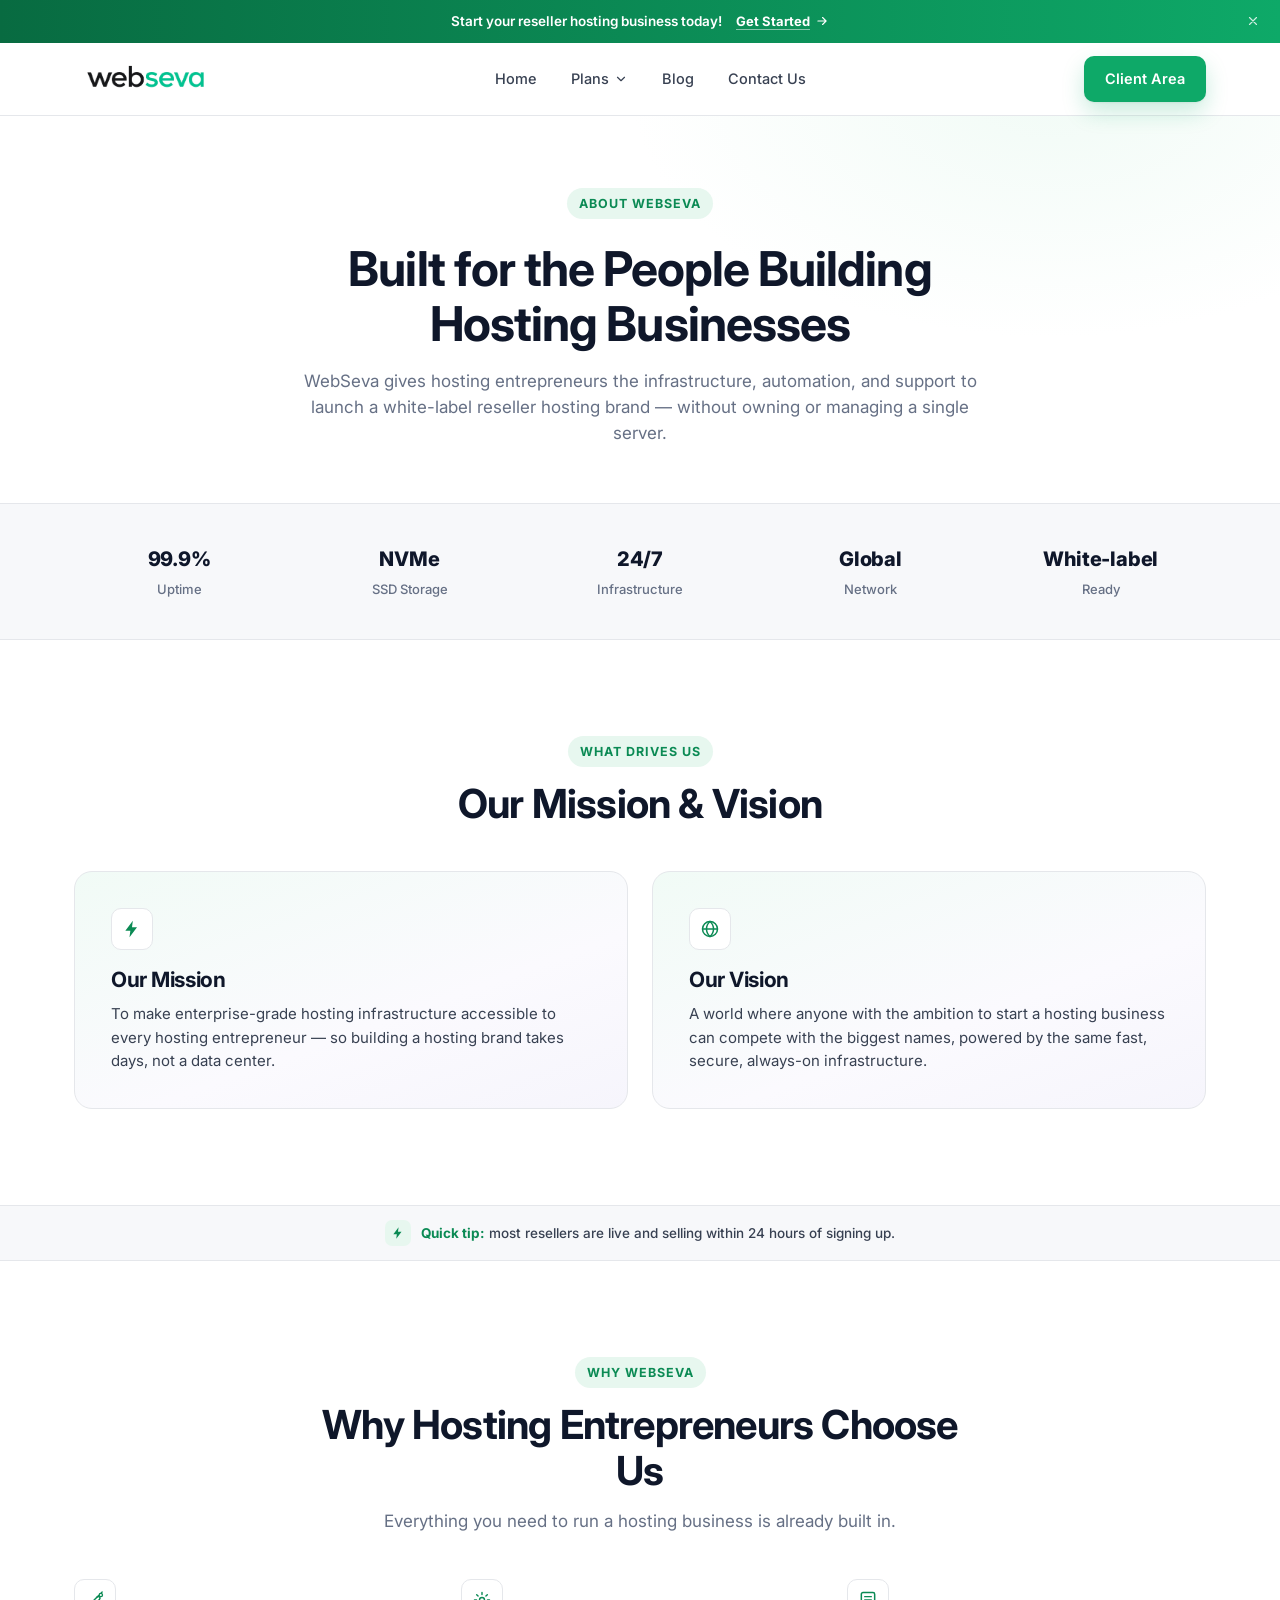
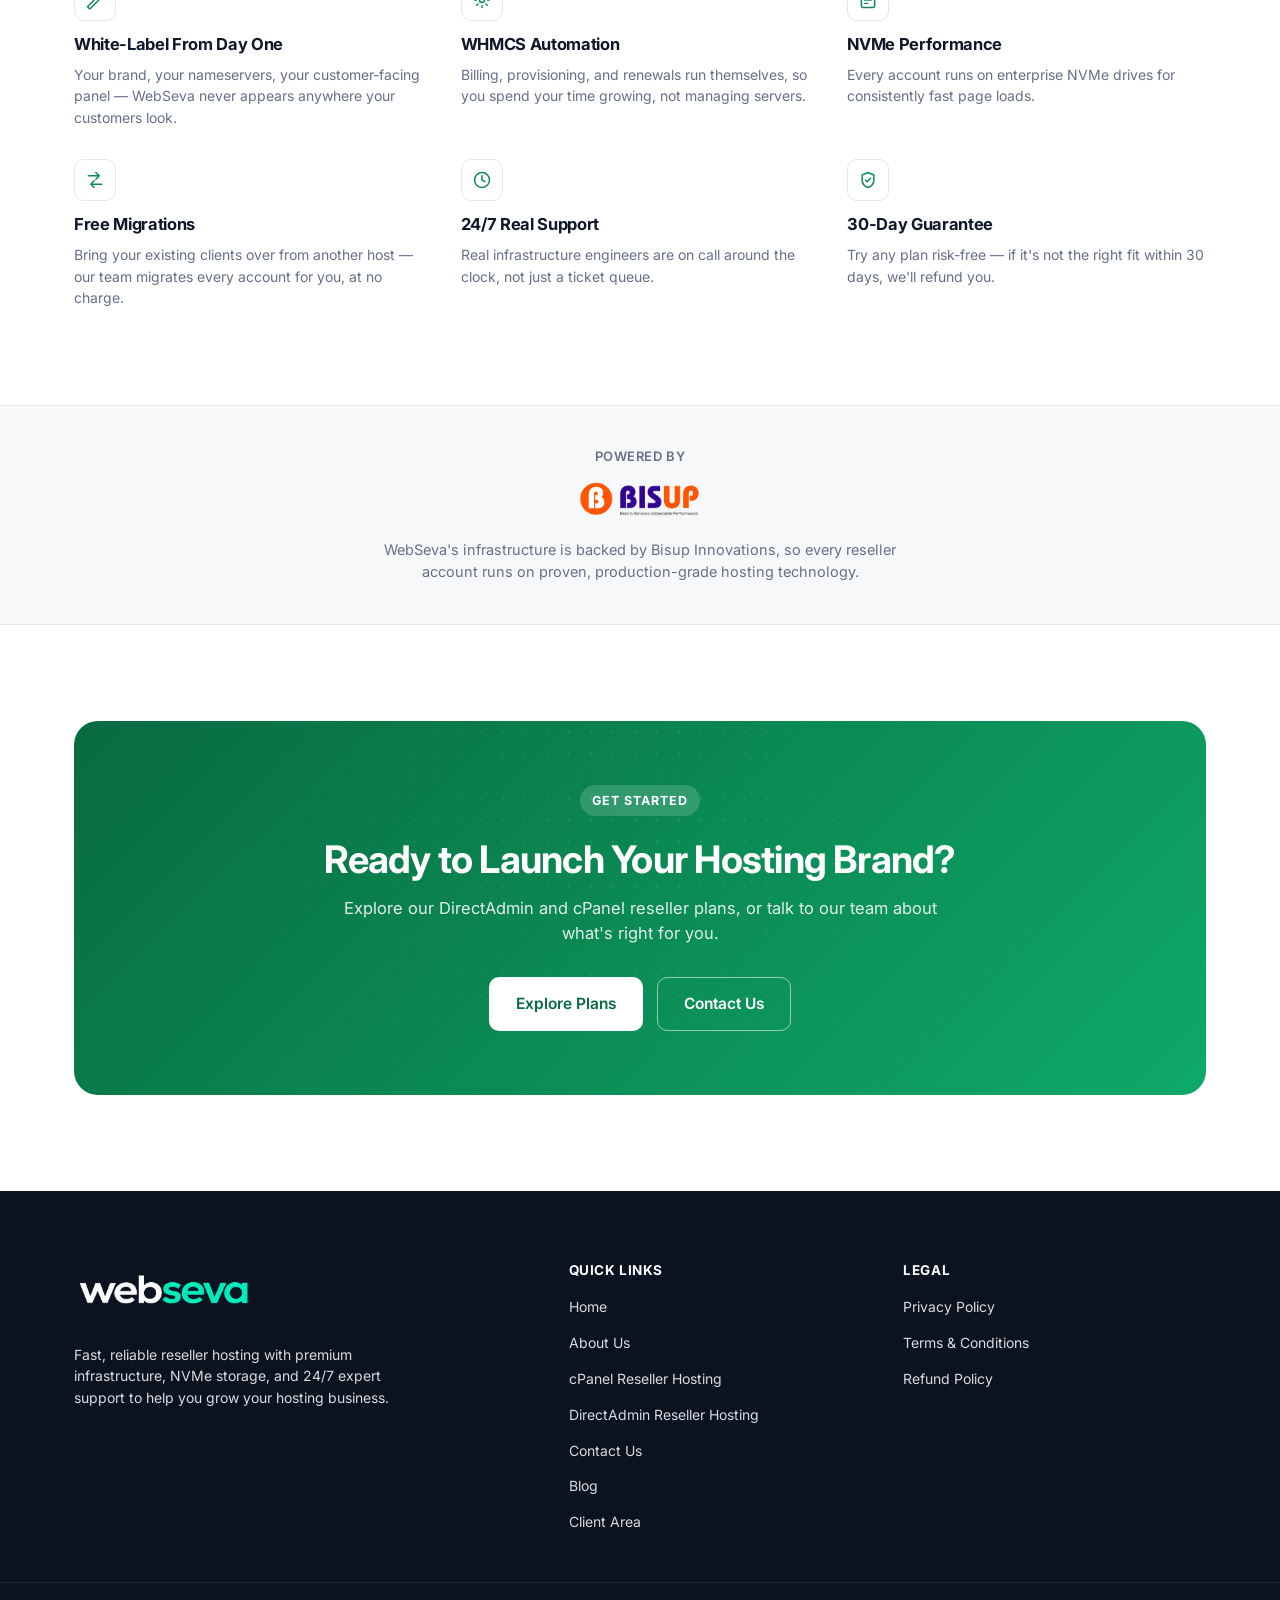
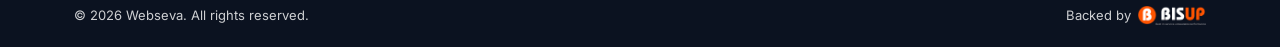
==== about-us.html @ ac831554 "added legal pages and changed footer text color" ====
<!DOCTYPE html>
<html lang="en">
<head>
<meta charset="UTF-8">
<meta name="viewport" content="width=device-width, initial-scale=1.0">
<title>About Us | WebSeva</title>
<meta name="description" content="WebSeva helps hosting entrepreneurs launch and scale white-label reseller hosting businesses, backed by NVMe infrastructure, WHMCS automation, and 24/7 support.">
<meta name="keywords" content="about WebSeva, reseller hosting company, white label hosting provider">
<meta name="robots" content="index, follow">
<meta name="theme-color" content="#0EA968">

<!-- Open Graph -->
<meta property="og:type" content="website">
<meta property="og:site_name" content="WebSeva">
<meta property="og:title" content="About Us | WebSeva">
<meta property="og:description" content="WebSeva helps hosting entrepreneurs launch and scale white-label reseller hosting businesses, backed by NVMe infrastructure, WHMCS automation, and 24/7 support.">
<meta property="og:url" content="https://webseva.com/about-us.html">
<meta property="og:image" content="https://webseva.com/img/hero.png">

<link rel="icon" type="image/x-icon" href="img/favicon/favicon.ico">
<link rel="icon" type="image/png" sizes="32x32" href="img/favicon/favicon-32x32.png">
<link rel="icon" type="image/png" sizes="16x16" href="img/favicon/favicon-16x16.png">
<link rel="apple-touch-icon" href="img/favicon/apple-touch-icon.png">
<link rel="manifest" href="img/favicon/site.webmanifest">
<link rel="canonical" href="https://webseva.com/about-us.html">

<link rel="preconnect" href="https://fonts.googleapis.com">
<link rel="preconnect" href="https://fonts.gstatic.com" crossorigin>
<link href="https://fonts.googleapis.com/css2?family=Inter:wght@400;500;600;700;800&display=swap" rel="stylesheet">

<link rel="stylesheet" href="css/styles.css">

<script type="application/ld+json">
{
  "@context": "https://schema.org",
  "@type": "Organization",
  "name": "WebSeva",
  "description": "WebSeva provides white-label reseller hosting infrastructure with NVMe storage, WHMCS automation, and cPanel/DirectAdmin accounts for hosting entrepreneurs.",
  "url": "/",
  "sameAs": []
}
</script>
</head>
<body>

<!-- ================= ICON SPRITE ================= -->
<svg xmlns="http://www.w3.org/2000/svg" style="display:none">
<symbol id="icon-check" viewBox="0 0 24 24"><path d="M20 6 9 17l-5-5" fill="none" stroke="currentColor" stroke-width="2.4" stroke-linecap="round" stroke-linejoin="round"/></symbol>
<symbol id="icon-menu" viewBox="0 0 24 24"><path d="M3 6h18M3 12h18M3 18h18" fill="none" stroke="currentColor" stroke-width="2" stroke-linecap="round"/></symbol>
<symbol id="icon-close" viewBox="0 0 24 24"><path d="M6 6l12 12M18 6 6 18" fill="none" stroke="currentColor" stroke-width="2" stroke-linecap="round"/></symbol>
<symbol id="icon-chevron-down" viewBox="0 0 24 24"><path d="m6 9 6 6 6-6" fill="none" stroke="currentColor" stroke-width="2" stroke-linecap="round" stroke-linejoin="round"/></symbol>
<symbol id="icon-arrow-right" viewBox="0 0 24 24"><path d="M5 12h14M13 6l6 6-6 6" fill="none" stroke="currentColor" stroke-width="2" stroke-linecap="round" stroke-linejoin="round"/></symbol>
<symbol id="icon-server" viewBox="0 0 24 24"><rect x="3" y="4" width="18" height="7" rx="1.6" fill="none" stroke="currentColor" stroke-width="1.8"/><rect x="3" y="13" width="18" height="7" rx="1.6" fill="none" stroke="currentColor" stroke-width="1.8"/><circle cx="7" cy="7.5" r="1" fill="currentColor"/><circle cx="7" cy="16.5" r="1" fill="currentColor"/></symbol>
<symbol id="icon-cpu" viewBox="0 0 24 24"><rect x="6" y="6" width="12" height="12" rx="1.6" fill="none" stroke="currentColor" stroke-width="1.8"/><rect x="9.5" y="9.5" width="5" height="5" fill="none" stroke="currentColor" stroke-width="1.6"/><path d="M9 2v3M15 2v3M9 19v3M15 19v3M2 9h3M2 15h3M19 9h3M19 15h3" stroke="currentColor" stroke-width="1.6" stroke-linecap="round"/></symbol>
<symbol id="icon-ram" viewBox="0 0 24 24"><rect x="3" y="8" width="18" height="8" rx="1.4" fill="none" stroke="currentColor" stroke-width="1.8"/><path d="M7 8V5M11 8V5M15 8V5M17 16v3M9 16v3M13 16v3" stroke="currentColor" stroke-width="1.6" stroke-linecap="round"/></symbol>
<symbol id="icon-nvme" viewBox="0 0 24 24"><rect x="4" y="3" width="16" height="18" rx="2" fill="none" stroke="currentColor" stroke-width="1.8"/><path d="M8 8h8M8 12h8M8 16h4" stroke="currentColor" stroke-width="1.6" stroke-linecap="round"/></symbol>
<symbol id="icon-bandwidth" viewBox="0 0 24 24"><path d="M3 12a9 9 0 0 1 18 0" fill="none" stroke="currentColor" stroke-width="1.8" stroke-linecap="round"/><path d="M12 12 8 8" stroke="currentColor" stroke-width="1.8" stroke-linecap="round"/><circle cx="12" cy="12" r="1.4" fill="currentColor"/></symbol>
<symbol id="icon-accounts" viewBox="0 0 24 24"><circle cx="9" cy="8" r="3.2" fill="none" stroke="currentColor" stroke-width="1.8"/><path d="M3 20c0-3.3 2.7-6 6-6s6 2.7 6 6" fill="none" stroke="currentColor" stroke-width="1.8" stroke-linecap="round"/><path d="M16 6.2a3.2 3.2 0 0 1 0 6.2M19.5 20c0-2.9-1.9-5.3-4.5-6" fill="none" stroke="currentColor" stroke-width="1.8" stroke-linecap="round"/></symbol>
<symbol id="icon-shield" viewBox="0 0 24 24"><path d="M12 3l7 3v6c0 4.5-3 7.8-7 9-4-1.2-7-4.5-7-9V6l7-3Z" fill="none" stroke="currentColor" stroke-width="1.8" stroke-linejoin="round"/><path d="m9 12 2 2 4-4" fill="none" stroke="currentColor" stroke-width="1.8" stroke-linecap="round" stroke-linejoin="round"/></symbol>
<symbol id="icon-globe" viewBox="0 0 24 24"><circle cx="12" cy="12" r="9" fill="none" stroke="currentColor" stroke-width="1.8"/><path d="M3 12h18M12 3c2.8 2.4 4.2 5.5 4.2 9s-1.4 6.6-4.2 9c-2.8-2.4-4.2-5.5-4.2-9S9.2 5.4 12 3Z" fill="none" stroke="currentColor" stroke-width="1.8"/></symbol>
<symbol id="icon-clock" viewBox="0 0 24 24"><circle cx="12" cy="12" r="9" fill="none" stroke="currentColor" stroke-width="1.8"/><path d="M12 7v5l3.5 2" fill="none" stroke="currentColor" stroke-width="1.8" stroke-linecap="round" stroke-linejoin="round"/></symbol>
<symbol id="icon-whitelabel" viewBox="0 0 24 24"><path d="M3 20 14.5 8.5a2 2 0 0 1 2.8 0l0 0a2 2 0 0 1 0 2.8L5.8 22.8 3 20Z" fill="none" stroke="currentColor" stroke-width="1.7" stroke-linejoin="round"/><path d="M14 9 17 6M19 4l1.6-1.6M19 4a2 2 0 1 1-2 2 2 2 0 0 1 2-2Z" fill="none" stroke="currentColor" stroke-width="1.6" stroke-linecap="round" stroke-linejoin="round"/></symbol>
<symbol id="icon-whmcs" viewBox="0 0 24 24"><circle cx="12" cy="12" r="3" fill="none" stroke="currentColor" stroke-width="1.7"/><path d="M12 3v2.4M12 18.6V21M21 12h-2.4M5.4 12H3M18.4 5.6l-1.7 1.7M7.3 16.7l-1.7 1.7M18.4 18.4l-1.7-1.7M7.3 7.3 5.6 5.6" stroke="currentColor" stroke-width="1.7" stroke-linecap="round"/></symbol>
<symbol id="icon-backup" viewBox="0 0 24 24"><path d="M4 12a8 8 0 0 1 13.7-5.7L20 8" fill="none" stroke="currentColor" stroke-width="1.8" stroke-linecap="round"/><path d="M20 4v4h-4" fill="none" stroke="currentColor" stroke-width="1.8" stroke-linecap="round" stroke-linejoin="round"/><path d="M20 12a8 8 0 0 1-13.7 5.7L4 16" fill="none" stroke="currentColor" stroke-width="1.8" stroke-linecap="round"/><path d="M4 20v-4h4" fill="none" stroke="currentColor" stroke-width="1.8" stroke-linecap="round" stroke-linejoin="round"/></symbol>
<symbol id="icon-panel" viewBox="0 0 24 24"><rect x="3" y="4" width="18" height="16" rx="1.8" fill="none" stroke="currentColor" stroke-width="1.8"/><path d="M3 9h18M8 9v11" stroke="currentColor" stroke-width="1.8"/></symbol>
<symbol id="icon-scale" viewBox="0 0 24 24"><path d="M4 20V10M10 20V4M16 20v-7M22 20H2" fill="none" stroke="currentColor" stroke-width="1.8" stroke-linecap="round" stroke-linejoin="round"/></symbol>
<symbol id="icon-star" viewBox="0 0 24 24"><path d="m12 2 2.9 6.3 6.9.8-5.1 4.8 1.4 6.9L12 17.6l-6.1 3.2 1.4-6.9L2.2 9l6.9-.8L12 2Z" fill="currentColor"/></symbol>
<symbol id="icon-mail" viewBox="0 0 24 24"><rect x="3" y="5" width="18" height="14" rx="2" fill="none" stroke="currentColor" stroke-width="1.7"/><path d="m4 7 8 6 8-6" fill="none" stroke="currentColor" stroke-width="1.7" stroke-linecap="round" stroke-linejoin="round"/></symbol>
<symbol id="icon-bolt" viewBox="0 0 24 24"><path d="M13 2 4 14h6l-1 8 9-12h-6l1-8Z" fill="currentColor"/></symbol>
<symbol id="icon-transfer" viewBox="0 0 24 24"><path d="M4 7h13M13 3l4 4-4 4" fill="none" stroke="currentColor" stroke-width="1.8" stroke-linecap="round" stroke-linejoin="round"/><path d="M20 17H7M11 21l-4-4 4-4" fill="none" stroke="currentColor" stroke-width="1.8" stroke-linecap="round" stroke-linejoin="round"/></symbol>
</svg>

<div class="site-top" id="siteTop">

<!-- ================= PROMO BANNER ================= -->
<div class="promo-banner" id="promoBanner">
  <div class="container promo-banner-inner">
    <p>Start your reseller hosting business today!</p>
    <a href="index.html#pricing" class="promo-banner-cta">Get Started <svg width="14" height="14"><use href="#icon-arrow-right"/></svg></a>
  </div>
  <button class="promo-banner-close" id="promoBannerClose" aria-label="Dismiss banner">
    <svg width="14" height="14"><use href="#icon-close"/></svg>
  </button>
</div>

<!-- ================= HEADER ================= -->
<header class="site-header" id="siteHeader">
  <div class="container header-inner">
    <a href="index.html" class="logo" aria-label="WebSeva home">
      <img src="img/logo.png" alt="WebSeva" class="logo-img">
    </a>

    <nav class="main-nav" id="mainNav" aria-label="Primary">
      <ul>
        <li><a class="nav-link" href="index.html">Home</a></li>
        <li class="has-dropdown">
          <button class="nav-link dropdown-toggle" aria-expanded="false" aria-haspopup="true">
            Plans <svg class="chev" width="14" height="14"><use href="#icon-chevron-down"/></svg>
          </button>
          <div class="dropdown-menu">
            <a href="directadmin-reseller-hosting.html">
              <svg width="18" height="18"><use href="#icon-panel"/></svg>
              <span><strong>DirectAdmin Reseller Hosting</strong><small>Affordable &amp; easy to manage</small></span>
            </a>
            <a href="cpanel-reseller-hosting.html">
              <svg width="18" height="18"><use href="#icon-server"/></svg>
              <span><strong>cPanel Reseller Hosting</strong><small>The industry-standard panel</small></span>
            </a>
          </div>
        </li>
        <li><a class="nav-link" href="/blog">Blog</a></li>
        <li><a class="nav-link" href="mailto:contact@webseva.com">Contact Us</a></li>
      </ul>
    </nav>

    <div class="header-actions">
      <a href="https://my.bisup.com" class="btn btn-primary">Client Area</a>
      <button class="nav-toggle" id="navToggle" aria-label="Open menu" aria-expanded="false" aria-controls="mobileDrawer">
        <svg width="22" height="22"><use href="#icon-menu"/></svg>
      </button>
    </div>
  </div>

</header>

</div>

<!-- Mobile drawer: kept as a direct child of body (not inside .site-header) because .site-header has
     backdrop-filter, which creates a new containing block for position:fixed descendants. Nesting the
     drawer inside it made the drawer fix itself relative to the header instead of the viewport, so it
     didn't stay pinned full-screen while the page scrolled. -->
<div class="mobile-drawer" id="mobileDrawer">
  <div class="mobile-drawer-head">
    <img src="img/logo.png" alt="WebSeva" class="logo-img">
    <button class="nav-toggle" id="navClose" aria-label="Close menu">
      <svg width="22" height="22"><use href="#icon-close"/></svg>
    </button>
  </div>
  <ul class="mobile-nav-list">
    <li><a href="index.html">Home</a></li>
    <li><a href="directadmin-reseller-hosting.html">DirectAdmin Reseller Hosting</a></li>
    <li><a href="cpanel-reseller-hosting.html">cPanel Reseller Hosting</a></li>
    <li><a href="/blog">Blog</a></li>
    <li><a href="mailto:contact@webseva.com">Contact Us</a></li>
  </ul>
  <div class="mobile-drawer-actions">
    <a href="https://my.bisup.com" class="btn btn-primary btn-block">Client Area</a>
  </div>
</div>
<div class="drawer-backdrop" id="drawerBackdrop"></div>

<main>

<!-- ================= PAGE HERO ================= -->
<section class="page-hero">
  <div class="container">
    <span class="eyebrow">About WebSeva</span>
    <h1>Built for the People Building Hosting Businesses</h1>
    <p>WebSeva gives hosting entrepreneurs the infrastructure, automation, and support to launch a white-label reseller hosting brand — without owning or managing a single server.</p>
  </div>
</section>

<!-- ================= TRUST STRIP ================= -->
<section class="trust-strip" aria-label="Infrastructure highlights">
  <div class="container trust-strip-inner">
    <div class="trust-item">
      <span class="trust-value">99.9%</span>
      <span class="trust-label">Uptime</span>
    </div>
    <div class="trust-item">
      <span class="trust-value">NVMe</span>
      <span class="trust-label">SSD Storage</span>
    </div>
    <div class="trust-item">
      <span class="trust-value">24/7</span>
      <span class="trust-label">Infrastructure</span>
    </div>
    <div class="trust-item">
      <span class="trust-value">Global</span>
      <span class="trust-label">Network</span>
    </div>
    <div class="trust-item">
      <span class="trust-value">White-label</span>
      <span class="trust-label">Ready</span>
    </div>
  </div>
</section>

<!-- ================= MISSION & VISION ================= -->
<section>
  <div class="container">
    <div class="section-head">
      <span class="eyebrow">What drives us</span>
      <h2>Our Mission &amp; Vision</h2>
    </div>
    <div class="mission-vision-grid">
      <div class="mission-vision-card">
        <div class="feature-icon"><svg width="20" height="20"><use href="#icon-bolt"/></svg></div>
        <h3>Our Mission</h3>
        <p>To make enterprise-grade hosting infrastructure accessible to every hosting entrepreneur — so building a hosting brand takes days, not a data center.</p>
      </div>
      <div class="mission-vision-card">
        <div class="feature-icon"><svg width="20" height="20"><use href="#icon-globe"/></svg></div>
        <h3>Our Vision</h3>
        <p>A world where anyone with the ambition to start a hosting business can compete with the biggest names, powered by the same fast, secure, always-on infrastructure.</p>
      </div>
    </div>
  </div>
</section>

<div class="tip-strip">
  <div class="container tip-strip-inner">
    <span class="tip-strip-icon"><svg width="14" height="14"><use href="#icon-bolt"/></svg></span>
    <p><strong>Quick tip:</strong> most resellers are live and selling within 24 hours of signing up.</p>
  </div>
</div>

<!-- ================= WHY WEBSEVA ================= -->
<section>
  <div class="container">
    <div class="section-head">
      <span class="eyebrow">Why WebSeva</span>
      <h2>Why Hosting Entrepreneurs Choose Us</h2>
      <p>Everything you need to run a hosting business is already built in.</p>
    </div>
    <div class="feature-grid">
      <div class="feature-item">
        <div class="feature-icon"><svg width="20" height="20"><use href="#icon-whitelabel"/></svg></div>
        <h3>White-Label From Day One</h3>
        <p>Your brand, your nameservers, your customer-facing panel — WebSeva never appears anywhere your customers look.</p>
      </div>
      <div class="feature-item">
        <div class="feature-icon"><svg width="20" height="20"><use href="#icon-whmcs"/></svg></div>
        <h3>WHMCS Automation</h3>
        <p>Billing, provisioning, and renewals run themselves, so you spend your time growing, not managing servers.</p>
      </div>
      <div class="feature-item">
        <div class="feature-icon"><svg width="20" height="20"><use href="#icon-nvme"/></svg></div>
        <h3>NVMe Performance</h3>
        <p>Every account runs on enterprise NVMe drives for consistently fast page loads.</p>
      </div>
      <div class="feature-item">
        <div class="feature-icon"><svg width="20" height="20"><use href="#icon-transfer"/></svg></div>
        <h3>Free Migrations</h3>
        <p>Bring your existing clients over from another host — our team migrates every account for you, at no charge.</p>
      </div>
      <div class="feature-item">
        <div class="feature-icon"><svg width="20" height="20"><use href="#icon-clock"/></svg></div>
        <h3>24/7 Real Support</h3>
        <p>Real infrastructure engineers are on call around the clock, not just a ticket queue.</p>
      </div>
      <div class="feature-item">
        <div class="feature-icon"><svg width="20" height="20"><use href="#icon-shield"/></svg></div>
        <h3>30-Day Guarantee</h3>
        <p>Try any plan risk-free — if it's not the right fit within 30 days, we'll refund you.</p>
      </div>
    </div>
  </div>
</section>

<!-- ================= BACKED BY BISUP ================= -->
<section class="trust-strip" aria-label="Backed by Bisup">
  <div class="container" style="text-align:center;">
    <p style="font-size:13px; font-weight:600; letter-spacing:0.04em; text-transform:uppercase; color:var(--color-muted); margin-bottom:16px;">Powered by</p>
    <a href="https://bisup.com" target="_blank" rel="noopener" aria-label="Bisup" style="display:inline-flex;">
      <img src="img/bisup.avif" alt="Bisup" style="height:34px; width:auto; display:block;">
    </a>
    <p style="max-width:520px; margin:16px auto 0; color:var(--color-muted); font-size:14.5px;">WebSeva's infrastructure is backed by Bisup Innovations, so every reseller account runs on proven, production-grade hosting technology.</p>
  </div>
</section>

<!-- ================= CTA ================= -->
<section class="cta-section">
  <div class="container">
    <div class="cta-box">
      <div class="cta-pattern" aria-hidden="true"></div>
      <div class="cta-content">
        <span class="eyebrow">Get started</span>
        <h2>Ready to Launch Your Hosting Brand?</h2>
        <p>Explore our DirectAdmin and cPanel reseller plans, or talk to our team about what's right for you.</p>
        <div class="cta-actions">
          <a href="index.html#pricing" class="btn btn-white btn-lg">Explore Plans</a>
          <a href="mailto:contact@webseva.com" class="btn btn-outline-white btn-lg">Contact Us</a>
        </div>
      </div>
    </div>
  </div>
</section>

</main>

<!-- ================= FOOTER ================= -->
<footer class="site-footer">
  <div class="container footer-top">
    <div class="footer-brand">
      <a href="index.html" class="logo" aria-label="WebSeva home">
        <img src="img/logo-dark.png" alt="WebSeva" class="footer-logo-img">
      </a>
      <p>Fast, reliable reseller hosting with premium infrastructure, NVMe storage, and 24/7 expert support to help you grow your hosting business.</p>
    </div>

    <div class="footer-col">
      <h4>Quick Links</h4>
      <ul>
        <li><a href="index.html">Home</a></li>
        <li><a href="about-us.html">About Us</a></li>
        <li><a href="cpanel-reseller-hosting.html">cPanel Reseller Hosting</a></li>
        <li><a href="directadmin-reseller-hosting.html">DirectAdmin Reseller Hosting</a></li>
        <li><a href="mailto:contact@webseva.com">Contact Us</a></li>
        <li><a href="/blog">Blog</a></li>
        <li><a href="https://my.bisup.com">Client Area</a></li>
      </ul>
    </div>

    <div class="footer-col">
      <h4>Legal</h4>
      <ul>
        <li><a href="legal.html#privacy-policy">Privacy Policy</a></li>
        <li><a href="legal.html#terms-and-conditions">Terms &amp; Conditions</a></li>
        <li><a href="legal.html#refund-policy">Refund Policy</a></li>
      </ul>
    </div>
  </div>

  <div class="footer-bottom">
    <div class="container footer-bottom-inner">
      <span>© 2026 Webseva. All rights reserved.</span>
      <span class="footer-tag">Backed by <a href="https://bisup.com" target="_blank" rel="noopener" aria-label="Bisup"><img src="img/bisup-dark.png" alt="Bisup" class="bisup-logo-img"></a></span>
    </div>
  </div>
</footer>

<script src="js/main.js"></script>
</body>
</html>
---- css/styles.css ----
/* =========================================================
   WebSeva — Reseller Hosting Landing Page
   Design tokens + components
   ========================================================= */

:root {
  /* Brand */
  --color-primary: #0EA968;
  --color-primary-dark: #0B8A54;
  --color-primary-darker: #086B41;
  --color-primary-light: #E7F7EF;
  --color-primary-lighter: #F1FBF6;
  --color-primary-ring: rgba(14, 169, 104, 0.16);

  /* Neutrals */
  --color-ink: #0B1220;
  --color-heading: #0F172A;
  --color-text: #384152;
  --color-muted: #667085;
  --color-white: #FFFFFF;
  --color-surface: #F7F8FA;
  --color-lavender: #F6F5FC;
  --color-lavender-strong: #EFEDFA;
  --color-lavender-border: #E7E3F8;
  --color-border: #E5E7EB;
  --color-border-strong: #D8DCE3;

  /* Shadows */
  --shadow-sm: 0 1px 2px rgba(16, 24, 40, 0.05);
  --shadow-md: 0 6px 16px rgba(16, 24, 40, 0.06);
  --shadow-lg: 0 16px 40px rgba(16, 24, 40, 0.10);
  --shadow-green: 0 20px 44px rgba(14, 169, 104, 0.20);

  /* Radius */
  --radius-sm: 8px;
  --radius-md: 12px;
  --radius-lg: 18px;
  --radius-full: 999px;

  /* Layout */
  --container-w: 1180px;
  --gutter: 24px;

  /* Motion */
  --ease: cubic-bezier(0.22, 1, 0.36, 1);
}

/* ---------------- Reset ---------------- */
*, *::before, *::after { box-sizing: border-box; }
* { margin: 0; }
/* overflow-x is intentionally set on html only, not body — setting it on
   body as well turns body into a second scroll container, which breaks
   position: sticky for every sticky element on the page (the header,
   the stacked cards, etc. stop sticking because their nearest scrolling
   ancestor is no longer the viewport). */
html { scroll-behavior: smooth; overflow-x: hidden; }
body {
  font-family: 'Inter', -apple-system, BlinkMacSystemFont, 'Segoe UI', sans-serif;
  color: var(--color-text);
  background: var(--color-white);
  line-height: 1.55;
  -webkit-font-smoothing: antialiased;
  text-rendering: optimizeLegibility;
}
img, svg { display: block; max-width: 100%; }
a { color: inherit; text-decoration: none; }
ul { list-style: none; padding: 0; }
button { font: inherit; color: inherit; background: none; border: none; cursor: pointer; }
h1, h2, h3, h4 { color: var(--color-heading); font-weight: 700; line-height: 1.15; letter-spacing: -0.02em; }
table { border-collapse: collapse; }

.container {
  max-width: var(--container-w);
  margin-inline: auto;
  padding-inline: var(--gutter);
}

@media (max-width: 640px) {
  :root { --gutter: 20px; }
}

/* Scroll reveal */
[data-reveal] { opacity: 1; }
.reveal-ready [data-reveal] {
  opacity: 0;
  transform: translateY(18px);
  transition: opacity 0.6s var(--ease), transform 0.6s var(--ease);
}
.reveal-ready [data-reveal].in-view {
  opacity: 1;
  transform: translateY(0);
}

/* ---------------- Buttons ---------------- */
.btn {
  display: inline-flex;
  align-items: center;
  justify-content: center;
  gap: 8px;
  padding: 11px 20px;
  border-radius: 10px;
  font-weight: 600;
  font-size: 14.5px;
  white-space: nowrap;
  transition: background 0.2s var(--ease), color 0.2s var(--ease), border-color 0.2s var(--ease), transform 0.2s var(--ease), box-shadow 0.2s var(--ease);
  border: 1px solid transparent;
}
.btn:active { transform: translateY(1px); }
.btn-block { width: 100%; }
.btn-lg { padding: 14px 26px; font-size: 15.5px; }

.btn-primary {
  background: var(--color-primary);
  color: #fff;
  box-shadow: 0 1px 2px rgba(16,24,40,.05), 0 10px 22px rgba(14,169,104,.22);
}
.btn-primary:hover { background: var(--color-primary-dark); box-shadow: 0 12px 26px rgba(14,169,104,.30); }

.btn-outline {
  background: var(--color-white);
  color: var(--color-heading);
  border-color: var(--color-border-strong);
}
.btn-outline:hover { border-color: var(--color-primary); color: var(--color-primary-dark); }

.btn-ghost {
  color: var(--color-text);
}
.btn-ghost:hover { color: var(--color-primary-dark); }

.btn-white {
  background: #fff;
  color: var(--color-primary-darker);
}
.btn-white:hover { background: #EFFDF6; }

.btn-outline-white {
  background: transparent;
  color: #fff;
  border-color: rgba(255,255,255,0.55);
}
.btn-outline-white:hover { background: rgba(255,255,255,0.12); border-color: #fff; }

/* ---------------- Section basics ---------------- */
section { padding-block: 96px; }
@media (max-width: 900px) { section { padding-block: 72px; } }
@media (max-width: 560px) { section { padding-block: 56px; } }

.section-head { max-width: 640px; margin-inline: auto; margin-bottom: 44px; text-align: center; }
.section-head h2 { font-size: clamp(28px, 4vw, 40px); margin-bottom: 14px; }
.section-head p { color: var(--color-muted); font-size: 17px; }

.link-arrow {
  display: inline-flex;
  align-items: center;
  gap: 6px;
  font-weight: 600;
  font-size: 14.5px;
  color: var(--color-primary-dark);
  margin-top: 6px;
  padding-bottom: 4px;
  border-bottom: 1px solid transparent;
  transition: border-color 0.2s var(--ease), gap 0.2s var(--ease);
}
.link-arrow:hover { border-color: currentColor; gap: 9px; }

.eyebrow {
  display: inline-block;
  font-size: 12.5px;
  font-weight: 700;
  letter-spacing: 0.08em;
  text-transform: uppercase;
  color: var(--color-primary-dark);
  background: var(--color-primary-light);
  padding: 6px 12px;
  border-radius: var(--radius-full);
  margin-bottom: 22px;
}
.section-head .eyebrow { margin-bottom: 14px; }
.cta-content .eyebrow { background: rgba(255,255,255,0.16); color: #fff; }

.text-accent { color: var(--color-primary); }

/* Quick-tip divider strip between sections */
.tip-strip {
  background: var(--color-surface);
  border-top: 1px solid var(--color-border);
  border-bottom: 1px solid var(--color-border);
  padding-block: 14px;
}
.tip-strip-inner {
  display: flex;
  align-items: center;
  justify-content: center;
  gap: 10px;
  text-align: center;
  flex-wrap: wrap;
}
.tip-strip-icon {
  width: 26px;
  height: 26px;
  border-radius: 7px;
  background: var(--color-primary-light);
  color: var(--color-primary-dark);
  display: flex;
  align-items: center;
  justify-content: center;
  flex-shrink: 0;
}
.tip-strip p { font-size: 13.5px; color: var(--color-text); font-weight: 500; }
.tip-strip strong { color: var(--color-primary-dark); font-weight: 700; }
@media (max-width: 560px) {
  .tip-strip p { font-size: 13px; }
}

/* =========================================================
   SITE-TOP WRAPPER — banner + header stick together as one unit
   ========================================================= */
.site-top {
  position: sticky;
  top: 0;
  z-index: 100;
}

/* =========================================================
   PROMO BANNER
   ========================================================= */
.promo-banner {
  position: relative;
  background: linear-gradient(90deg, var(--color-primary-darker), var(--color-primary));
  color: #fff;
  padding: 11px 46px;
  text-align: center;
  transition: max-height 0.25s var(--ease), padding 0.25s var(--ease), opacity 0.2s var(--ease);
  overflow: hidden;
}
.promo-banner.is-hidden {
  max-height: 0;
  padding-block: 0;
  opacity: 0;
  pointer-events: none;
}
.promo-banner-inner {
  display: flex;
  align-items: center;
  justify-content: center;
  flex-wrap: wrap;
  gap: 6px 14px;
}
.promo-banner-inner p { font-size: 13.5px; font-weight: 600; display: inline-flex; align-items: center; gap: 8px; }
.promo-banner-cta {
  display: inline-flex;
  align-items: center;
  gap: 5px;
  font-size: 13px;
  font-weight: 700;
  color: #fff;
  text-decoration: underline;
  text-underline-offset: 3px;
  text-decoration-color: rgba(255, 255, 255, 0.5);
  transition: text-decoration-color 0.2s var(--ease), gap 0.2s var(--ease);
}
.promo-banner-cta:hover { text-decoration-color: #fff; gap: 8px; }
.promo-banner-close {
  position: absolute;
  right: 14px;
  top: 50%;
  transform: translateY(-50%);
  width: 26px;
  height: 26px;
  border-radius: 7px;
  display: flex;
  align-items: center;
  justify-content: center;
  color: rgba(255, 255, 255, 0.8);
  transition: background 0.2s var(--ease), color 0.2s var(--ease);
  flex-shrink: 0;
}
.promo-banner-close:hover { background: rgba(255, 255, 255, 0.16); color: #fff; }

@media (max-width: 560px) {
  .promo-banner { padding: 10px 42px; }
  .promo-banner-inner p { font-size: 12.5px; }
  .promo-banner-cta { font-size: 12.5px; }
}

/* =========================================================
   HEADER
   ========================================================= */
.site-header {
  position: relative;
  background: rgba(255,255,255,0.82);
  backdrop-filter: saturate(180%) blur(14px);
  -webkit-backdrop-filter: saturate(180%) blur(14px);
  border-bottom: 1px solid var(--color-border);
  transition: background 0.25s var(--ease), border-color 0.25s var(--ease), box-shadow 0.25s var(--ease);
}
.site-header.is-scrolled {
  background: rgba(255,255,255,0.96);
  border-bottom-color: var(--color-border-strong);
  box-shadow: 0 4px 16px rgba(16,24,40,0.05);
}

.header-inner {
  display: flex;
  align-items: center;
  justify-content: space-between;
  gap: 24px;
  height: 72px;
}

.logo { display: inline-flex; align-items: center; gap: 9px; }
.logo-img { height: 60px; width: auto; display: block; }
.logo-mark {
  display: inline-flex;
  align-items: center;
  justify-content: center;
  width: 32px;
  height: 32px;
  border-radius: 9px;
  background: linear-gradient(155deg, var(--color-primary), var(--color-primary-darker));
}
.logo-text { font-size: 20px; font-weight: 800; color: var(--color-ink); letter-spacing: -0.02em; }
.logo-accent { color: var(--color-primary); }

.main-nav ul { display: flex; align-items: center; gap: 6px; }
.nav-link {
  display: inline-flex;
  align-items: center;
  gap: 5px;
  padding: 9px 14px;
  border-radius: 8px;
  font-size: 14.5px;
  font-weight: 500;
  color: var(--color-text);
  transition: background 0.2s var(--ease), color 0.2s var(--ease);
}
.nav-link:hover { background: var(--color-surface); color: var(--color-heading); }
.chev { transition: transform 0.2s var(--ease); }

.has-dropdown { position: relative; }
.dropdown-menu {
  position: absolute;
  top: calc(100% + 10px);
  left: 0;
  width: 300px;
  background: #fff;
  border: 1px solid var(--color-border);
  border-radius: var(--radius-md);
  box-shadow: var(--shadow-lg);
  padding: 10px;
  opacity: 0;
  visibility: hidden;
  transform: translateY(6px);
  transition: opacity 0.18s var(--ease), transform 0.18s var(--ease), visibility 0.18s;
}
.has-dropdown:hover .dropdown-menu,
.has-dropdown:focus-within .dropdown-menu {
  opacity: 1; visibility: visible; transform: translateY(0);
}
.has-dropdown:hover .chev { transform: rotate(180deg); }
.dropdown-menu a {
  display: flex;
  align-items: flex-start;
  gap: 12px;
  padding: 9px 10px;
  border-radius: 8px;
  color: var(--color-primary-dark);
}
.dropdown-menu a:hover { background: var(--color-primary-lighter); }
.dropdown-menu a strong { display: block; font-size: 14px; color: var(--color-heading); font-weight: 600; }
.dropdown-menu a small { display: block; font-size: 12.5px; color: var(--color-muted); margin-top: 1px; }

.header-actions { display: flex; align-items: center; gap: 10px; }
.nav-toggle {
  display: none;
  align-items: center;
  justify-content: center;
  width: 44px; height: 44px;
  border-radius: 9px;
  color: var(--color-heading);
}
.nav-toggle:hover { background: var(--color-surface); }

/* Mobile drawer */
.mobile-drawer {
  position: fixed;
  top: 0; right: 0;
  height: 100dvh;
  width: min(340px, 88vw);
  background: #fff;
  z-index: 200;
  transform: translateX(100%);
  transition: transform 0.3s var(--ease);
  box-shadow: -20px 0 50px rgba(16,24,40,0.14);
  display: flex;
  flex-direction: column;
  padding: 20px;
}
.mobile-drawer.is-open { transform: translateX(0); }
.mobile-drawer-head { display: flex; align-items: center; justify-content: space-between; margin-bottom: 24px; }
.mobile-nav-list { display: flex; flex-direction: column; gap: 2px; flex: 1; }
.mobile-nav-list a {
  display: block; padding: 13px 8px; font-size: 16px; font-weight: 600;
  color: var(--color-heading); border-bottom: 1px solid var(--color-border);
}
.mobile-drawer-actions { display: flex; flex-direction: column; gap: 10px; padding-top: 16px; }

.drawer-backdrop {
  position: fixed; inset: 0; background: rgba(11,18,32,0.42);
  z-index: 190; opacity: 0; visibility: hidden; transition: opacity 0.3s var(--ease), visibility 0.3s;
}
.drawer-backdrop.is-open { opacity: 1; visibility: visible; }

@media (max-width: 900px) {
  .main-nav { display: none; }
  .nav-toggle { display: inline-flex; }
}
@media (min-width: 901px) {
  .mobile-drawer, .drawer-backdrop { display: none; }
}

/* =========================================================
   HERO
   ========================================================= */
.hero {
  padding-top: 76px;
  padding-bottom: 88px;
  background:
    radial-gradient(700px 420px at 82% -8%, var(--color-primary-lighter), transparent 60%),
    #fff;
}
/* Hero gets a wider content area than the rest of the site so long
   headlines have more room to breathe before wrapping onto extra lines. */
.hero .container { max-width: 1280px; }
.hero-grid {
  display: grid;
  grid-template-columns: 1.15fr 0.85fr;
  gap: 56px;
  align-items: center;
}

/* Dedicated load-in animation for the hero's left column only. A pure CSS
   keyframe animation (rather than the JS/IntersectionObserver-driven
   [data-reveal] system used elsewhere) so it reliably plays on first paint —
   above-the-fold elements are already inside the viewport when the observer
   attaches, so the opacity:0 starting frame is never actually painted. */
.hero-copy {
  opacity: 0;
  animation: hero-copy-in 0.7s var(--ease) 0.12s both;
}
@keyframes hero-copy-in {
  from { opacity: 0; transform: translateY(22px); }
  to { opacity: 1; transform: translateY(0); }
}
@media (prefers-reduced-motion: reduce) {
  .hero-copy { animation: none; opacity: 1; }
}

.hero-copy h1 {
  font-size: clamp(38px, 4.6vw, 60px);
  line-height: 1.08;
  margin-bottom: 20px;
}
.hero-sub {
  font-size: 17.5px;
  color: var(--color-muted);
  max-width: 580px;
  margin-bottom: 32px;
}
.hero-cta { display: flex; gap: 14px; flex-wrap: wrap; margin-bottom: 30px; }

.trust-inline {
  display: flex;
  flex-wrap: wrap;
  gap: 10px 22px;
}
.trust-inline li {
  display: inline-flex;
  align-items: center;
  gap: 7px;
  font-size: 13.5px;
  font-weight: 500;
  color: var(--color-text);
}
.trust-inline svg { color: var(--color-primary); flex-shrink: 0; }

.trust-inline--center { justify-content: center; gap: 12px 34px; }
.trust-inline--center li { font-size: 14px; font-weight: 600; }

/* --- Hero visual / dashboard --- */
.hero-visual { position: relative; }
.hero-visual-img { width: 100%; max-width: 500px; height: auto; display: block; margin-inline: auto; }

/* =========================================================
   LOGO MARQUEE — auto-scrolling technology partner logos
   ========================================================= */
.logo-marquee-section { padding-block: 44px; background: #fff; }
.logo-marquee-label {
  text-align: center;
  font-size: 12.5px;
  font-weight: 700;
  letter-spacing: 0.06em;
  text-transform: uppercase;
  color: var(--color-muted);
  margin-bottom: 28px;
}
.logo-marquee {
  overflow: hidden;
  width: 100%;
  -webkit-mask-image: linear-gradient(90deg, transparent, #000 10%, #000 90%, transparent);
  mask-image: linear-gradient(90deg, transparent, #000 10%, #000 90%, transparent);
}
.logo-marquee-track {
  display: flex;
  width: max-content;
  animation: logo-marquee-scroll 32s linear infinite;
}
.logo-marquee:hover .logo-marquee-track { animation-play-state: paused; }
.logo-marquee-group { display: flex; align-items: center; gap: 64px; margin-right: 64px; }
.logo-marquee-img {
  height: 30px;
  width: auto;
  filter: grayscale(100%);
  opacity: 0.55;
  transition: opacity 0.2s var(--ease);
}
.logo-marquee-img:hover { opacity: 0.9; }

@keyframes logo-marquee-scroll {
  from { transform: translateX(0); }
  to { transform: translateX(-50%); }
}
@media (prefers-reduced-motion: reduce) {
  .logo-marquee-track { animation: none; }
  .logo-marquee { overflow-x: auto; }
}
@media (max-width: 560px) {
  .logo-marquee-img { height: 24px; }
  .logo-marquee-group { gap: 44px; margin-right: 44px; }
}
@media (max-width: 1024px) {
  .hero-grid { grid-template-columns: 1fr; }
  .hero-visual { max-width: 400px; margin-inline: auto; order: 2; margin-top: 12px; }
  .hero-copy { order: 1; text-align: left; }
}
@media (max-width: 640px) {
  /* Hero illustration is hidden on phones — keeps the hero short and
     focused on the headline/CTA instead of pushing content below the fold. */
  .hero-visual { display: none; }
}

/* =========================================================
   TRUST STRIP
   ========================================================= */
.trust-strip {
  padding-block: 40px;
  border-block: 1px solid var(--color-border);
  background: var(--color-surface);
}
.trust-strip-inner {
  display: grid;
  grid-template-columns: repeat(5, 1fr);
  gap: 20px;
  text-align: center;
}
.trust-item { display: flex; flex-direction: column; gap: 4px; }
.trust-value { font-size: 20px; font-weight: 800; color: var(--color-heading); letter-spacing: -0.01em; }
.trust-label { font-size: 13px; color: var(--color-muted); font-weight: 500; }
@media (max-width: 800px) {
  .trust-strip-inner { grid-template-columns: repeat(3, 1fr); row-gap: 26px; }
}
@media (max-width: 460px) {
  .trust-strip-inner { grid-template-columns: repeat(2, 1fr); }
}

/* =========================================================
   PRICING
   ========================================================= */
.pricing { background: var(--color-lavender); }

.product-switch {
  display: flex;
  justify-content: center;
  margin-bottom: 20px;
}
.product-switch-group {
  display: inline-flex;
  background: #fff;
  border: 1px solid var(--color-border);
  border-radius: var(--radius-full);
  padding: 4px;
  gap: 4px;
}
.product-switch-btn {
  padding: 13px 22px;
  border-radius: var(--radius-full);
  font-size: 14px;
  font-weight: 600;
  line-height: 1.3;
  color: var(--color-muted);
  transition: background 0.2s var(--ease), color 0.2s var(--ease), box-shadow 0.2s var(--ease);
}
.product-switch-btn:hover:not(.is-active) { color: var(--color-heading); }
.product-switch-btn.is-active {
  background: var(--color-primary);
  color: #fff;
  box-shadow: 0 4px 12px rgba(14, 169, 104, 0.25);
}

.billing-switch {
  display: flex;
  align-items: center;
  justify-content: center;
  gap: 14px;
  margin-bottom: 48px;
}
.billing-label { font-size: 14.5px; font-weight: 600; color: var(--color-muted); display: inline-flex; align-items: center; gap: 8px; }
.billing-label.is-active { color: var(--color-heading); }
.save-tag {
  font-style: normal;
  font-size: 11.5px;
  font-weight: 700;
  color: var(--color-primary-dark);
  background: var(--color-primary-light);
  padding: 3px 8px;
  border-radius: var(--radius-full);
}
.switch {
  position: relative;
  width: 46px; height: 26px;
  border-radius: var(--radius-full);
  background: var(--color-border-strong);
  transition: background 0.2s var(--ease);
  flex-shrink: 0;
}
.switch[aria-checked="true"] { background: var(--color-primary); }
.switch-knob {
  position: absolute; top: 3px; left: 3px;
  width: 20px; height: 20px; border-radius: 50%;
  background: #fff; box-shadow: var(--shadow-sm);
  transition: transform 0.22s var(--ease);
}
.switch[aria-checked="true"] .switch-knob { transform: translateX(20px); }

.pricing-grid {
  display: grid;
  grid-template-columns: repeat(4, 1fr);
  gap: 20px;
  align-items: stretch;
}

.price-card {
  position: relative;
  display: flex;
  flex-direction: column;
  background: #fff;
  border: 1px solid var(--color-lavender-border);
  border-radius: var(--radius-lg);
  padding: 28px 24px 24px;
  box-shadow: var(--shadow-sm);
  transition: transform 0.25s var(--ease), box-shadow 0.25s var(--ease), border-color 0.25s var(--ease);
}
.price-card:hover { transform: translateY(-4px); box-shadow: var(--shadow-lg); }

.price-card--featured {
  border-color: var(--color-primary);
  box-shadow: var(--shadow-green);
  transform: translateY(-8px);
}
.price-card--featured:hover { transform: translateY(-11px); }

.price-badge {
  position: absolute;
  top: -13px; left: 24px;
  background: var(--color-primary);
  color: #fff;
  font-size: 11.5px;
  font-weight: 700;
  letter-spacing: 0.04em;
  text-transform: uppercase;
  padding: 5px 12px;
  border-radius: var(--radius-full);
  box-shadow: 0 6px 14px rgba(14,169,104,.3);
}

.price-name { font-size: 18px; margin-bottom: 6px; }
.price-desc { font-size: 13.5px; color: var(--color-muted); min-height: 34px; margin-bottom: 16px; }

.price-amount { display: flex; align-items: baseline; gap: 4px; }
.price-currency { font-size: 15px; font-weight: 700; color: var(--color-heading); }
.price-number { font-size: 34px; font-weight: 800; color: var(--color-heading); letter-spacing: -0.02em; }
.price-period { font-size: 14px; color: var(--color-muted); font-weight: 500; }
.price-billed-note { font-size: 12.5px; color: var(--color-muted); margin-bottom: 18px; min-height: 16px; }

.price-card .btn { margin-bottom: 22px; }

.price-features { display: flex; flex-direction: column; gap: 10px; margin-bottom: 18px; }
.price-features li { display: flex; align-items: center; gap: 9px; font-size: 14px; color: var(--color-text); font-weight: 500; }
.price-features svg { color: var(--color-primary); flex-shrink: 0; }

.price-resources {
  margin-top: auto;
  display: grid;
  grid-template-columns: 1fr 1fr;
  gap: 8px 10px;
  padding-top: 18px;
  border-top: 1px solid var(--color-border);
}
.price-resources div { display: flex; flex-direction: column; gap: 1px; }
.price-resources span { font-size: 11px; color: var(--color-muted); text-transform: uppercase; letter-spacing: 0.03em; }
.price-resources strong { font-size: 13px; color: var(--color-heading); font-weight: 700; }

@media (max-width: 1024px) {
  .pricing-grid { grid-template-columns: 1fr 1fr; }
  .price-card--featured { transform: none; order: -1; }
  .price-card--featured:hover { transform: translateY(-4px); }
}
@media (max-width: 620px) {
  .pricing-grid { grid-template-columns: 1fr; }
  .price-card--featured { order: 0; }
}

/* Compare table */
.pricing-footnote { margin-top: 36px; text-align: center; font-size: 13.5px; color: var(--color-muted); }

.compare-details { margin-top: 44px; text-align: center; }
.compare-details summary {
  cursor: pointer;
  list-style: none;
  display: inline-flex;
  align-items: center;
  gap: 7px;
  font-weight: 600;
  font-size: 14.5px;
  color: var(--color-primary-dark);
  padding: 10px 18px;
  border: 1px solid var(--color-primary);
  border-radius: var(--radius-full);
  background: #fff;
  transition: background 0.2s var(--ease);
}
.compare-details summary::-webkit-details-marker { display: none; }
.compare-details summary:hover { background: var(--color-primary-lighter); }
.compare-details[open] summary svg { transform: rotate(180deg); }
.compare-details summary svg { transition: transform 0.2s var(--ease); }

.compare-table-wrap {
  margin-top: 24px;
  overflow-x: auto;
  -webkit-overflow-scrolling: touch;
  background: #fff;
  border: 1px solid var(--color-lavender-border);
  border-radius: var(--radius-md);
  text-align: left;
}
.compare-scroll-hint { display: none; }
@media (max-width: 640px) {
  .compare-table-wrap {
    -webkit-mask-image: linear-gradient(90deg, #000 85%, transparent);
    mask-image: linear-gradient(90deg, #000 85%, transparent);
  }
  .compare-scroll-hint {
    display: flex;
    align-items: center;
    justify-content: center;
    gap: 6px;
    font-size: 12.5px;
    font-weight: 600;
    color: var(--color-muted);
    margin-top: 14px;
  }
  .compare-scroll-hint svg { color: var(--color-primary); flex-shrink: 0; }
}
.compare-table { width: 100%; border-collapse: collapse; min-width: 560px; }
.compare-table th, .compare-table td {
  padding: 13px 18px;
  font-size: 13.5px;
  border-bottom: 1px solid var(--color-border);
  white-space: nowrap;
}
.compare-table th { font-weight: 700; color: var(--color-heading); background: var(--color-surface); }
.compare-table td:first-child { font-weight: 600; color: var(--color-heading); }
.compare-table td { color: var(--color-text); }
.compare-table tr:last-child td { border-bottom: none; }

/* =========================================================
   INFRASTRUCTURE — gradient tiles, icon+heading, hover reveals detail
   ========================================================= */
.infrastructure { background: var(--color-primary-lighter); }

.infra-tiles {
  display: grid;
  grid-template-columns: repeat(4, 1fr);
  gap: 20px;
}
.infra-tile {
  position: relative;
  height: 240px;
  padding: 32px 28px;
  border: 1px solid var(--color-border);
  border-radius: var(--radius-lg);
  background: linear-gradient(160deg, var(--color-primary-lighter) 0%, #FBFAFE 60%, var(--color-lavender) 100%);
  display: flex;
  flex-direction: column;
  align-items: flex-start;
  overflow: hidden;
  cursor: default;
  transition: height 0.3s var(--ease), transform 0.3s var(--ease), box-shadow 0.3s var(--ease), border-color 0.3s var(--ease);
}
.infra-tile:hover,
.infra-tile:focus-visible {
  height: 300px;
  transform: translateY(-4px);
  box-shadow: var(--shadow-lg);
  border-color: var(--color-primary);
  outline: none;
}
.infra-tile-icon {
  width: 52px;
  height: 52px;
  border-radius: 14px;
  display: flex;
  align-items: center;
  justify-content: center;
  background: rgba(255, 255, 255, 0.75);
  border: 1px solid rgba(14, 169, 104, 0.18);
  color: var(--color-primary-dark);
  margin-bottom: 56px;
  transition: margin-bottom 0.3s var(--ease), transform 0.3s var(--ease);
}
.infra-tile:hover .infra-tile-icon,
.infra-tile:focus-visible .infra-tile-icon {
  margin-bottom: 16px;
  transform: translateY(-2px);
}
.infra-tile h3 { font-size: 19px; transition: margin-bottom 0.3s var(--ease); }
.infra-tile:hover h3,
.infra-tile:focus-visible h3 { margin-bottom: 10px; }
.infra-tile-desc {
  font-size: 14px;
  color: var(--color-muted);
  max-height: 0;
  opacity: 0;
  overflow: hidden;
  transition: max-height 0.35s var(--ease), opacity 0.3s var(--ease);
}
.infra-tile:hover .infra-tile-desc,
.infra-tile:focus-visible .infra-tile-desc { max-height: 120px; opacity: 1; }

@media (max-width: 1000px) {
  .infra-tiles { grid-template-columns: 1fr 1fr; }
}
@media (max-width: 620px) {
  .infra-tiles { grid-template-columns: 1fr; }
  .infra-tile { height: auto; min-height: 200px; }
  .infra-tile-icon { margin-bottom: 16px; }
  .infra-tile h3 { margin-bottom: 10px; }
  .infra-tile-desc { max-height: 120px; opacity: 1; }
}

/* =========================================================
   WHY RESELLERS STAY — hero-sized sticky stacking cards
   ========================================================= */
.stay { background: #fff; }

.stack-wrap {
  position: relative;
  max-width: 1080px;
  margin-inline: auto;
  padding-bottom: 24px;
}
.stack-card {
  position: sticky;
  top: calc(100px + var(--i, 0) * 20px);
  z-index: calc(var(--i, 0) + 1);
  display: grid;
  grid-template-columns: 1.05fr 0.95fr;
  align-items: center;
  gap: 44px;
  min-height: 360px;
  background: #fff;
  border: 1px solid var(--color-border);
  border-radius: var(--radius-lg);
  padding: 48px;
  margin-bottom: 24px;
  box-shadow: var(--shadow-lg);
}
.stack-card:last-child { margin-bottom: 0; }

.stack-copy { display: flex; flex-direction: column; align-items: flex-start; gap: 4px; }
.stack-copy .eyebrow { margin-bottom: 12px; }
.stack-card h3 { font-size: clamp(22px, 2.3vw, 27px); margin-bottom: 12px; line-height: 1.2; }
.stack-copy > p { font-size: 15.5px; color: var(--color-muted); max-width: 480px; margin-bottom: 20px; }

.stack-list { display: flex; flex-direction: column; gap: 11px; }
.stack-list li { display: flex; align-items: flex-start; gap: 9px; font-size: 14.5px; color: var(--color-text); font-weight: 500; }
.stack-list svg { color: var(--color-primary); flex-shrink: 0; margin-top: 3px; }

.stack-visual {
  background: var(--color-surface);
  border: 1px solid var(--color-border);
  border-radius: 14px;
  padding: 24px;
  height: 100%;
  display: flex;
  flex-direction: column;
  justify-content: center;
}
.stack-visual-img { width: 100%; height: auto; display: block; }

@media (max-width: 900px) {
  .stack-card { grid-template-columns: 1fr; min-height: 0; padding: 34px 28px; gap: 26px; }
  .stack-visual { padding: 20px; }
}
@media (max-width: 600px) {
  .stack-card { padding: 26px 20px; top: calc(80px + var(--i, 0) * 12px); }
  .stack-card h3 { font-size: 20px; }
}

/* =========================================================
   FEATURE GRID
   ========================================================= */
.features { background: var(--color-surface); }
.feature-grid {
  display: grid;
  grid-template-columns: repeat(3, 1fr);
  gap: 30px 28px;
}
.feature-item { display: flex; flex-direction: column; gap: 10px; }
.feature-icon {
  width: 42px; height: 42px;
  border-radius: 10px;
  background: #fff;
  border: 1px solid var(--color-border);
  display: flex; align-items: center; justify-content: center;
  color: var(--color-primary-dark);
  margin-bottom: 4px;
}
.feature-item h3 { font-size: 16.5px; }
.feature-item p { font-size: 14px; color: var(--color-muted); }

@media (max-width: 900px) {
  .feature-grid { grid-template-columns: 1fr 1fr; }
}
@media (max-width: 560px) {
  .feature-grid { grid-template-columns: 1fr; }
}

/* =========================================================
   HOW IT WORKS
   ========================================================= */
.how-it-works { background: var(--color-lavender); }

.steps {
  display: grid;
  grid-template-columns: 1fr 56px 1fr 56px 1fr;
  align-items: start;
  gap: 8px;
}
.step {
  background: #fff;
  border: 1px solid var(--color-border);
  border-radius: var(--radius-lg);
  padding: 26px 22px;
  transition: transform 0.25s var(--ease), box-shadow 0.25s var(--ease);
}
.step:hover { transform: translateY(-4px); box-shadow: var(--shadow-md); }
.step-num {
  display: inline-flex; align-items: center; justify-content: center;
  width: 40px; height: 40px;
  border-radius: 10px;
  background: var(--color-primary-light);
  color: var(--color-primary-dark);
  font-weight: 800; font-size: 14px;
  margin-bottom: 16px;
}
.step h3 { font-size: 17px; margin-bottom: 8px; }
.step p { font-size: 14px; color: var(--color-muted); }
.step-connector {
  align-self: center;
  width: 100%;
  height: 2px;
  margin-top: 40px;
  background: repeating-linear-gradient(90deg, var(--color-border-strong) 0 6px, transparent 6px 12px);
  min-width: 24px;
}

@media (max-width: 800px) {
  .steps { grid-template-columns: 1fr; }
  .step-connector { width: 2px; height: 30px; margin: 0 0 0 20px; background: repeating-linear-gradient(180deg, var(--color-border) 0 6px, transparent 6px 12px); }
}

/* =========================================================
   CTA
   ========================================================= */
.cta-box {
  position: relative;
  overflow: hidden;
  background: linear-gradient(135deg, var(--color-primary-darker), var(--color-primary));
  border-radius: 24px;
  padding: 64px 40px;
  text-align: center;
}
.cta-pattern {
  position: absolute; inset: 0;
  background-image: radial-gradient(rgba(255,255,255,0.16) 1.4px, transparent 1.4px);
  background-size: 22px 22px;
  mask-image: radial-gradient(circle at 50% 30%, black, transparent 75%);
  opacity: 0.7;
}
.cta-content { position: relative; max-width: 640px; margin-inline: auto; }
.cta-content h2 { color: #fff; font-size: clamp(28px, 4vw, 38px); margin-bottom: 14px; }
.cta-content p { color: rgba(255,255,255,0.88); font-size: 16.5px; margin-bottom: 30px; }
.cta-actions { display: flex; justify-content: center; gap: 14px; flex-wrap: wrap; }

@media (max-width: 560px) {
  .cta-box { padding: 44px 22px; }
  .cta-actions { flex-direction: column; align-items: stretch; }
}

/* =========================================================
   INFO CALLOUT — subtle informational banner
   ========================================================= */
.info-callout { padding-block: 48px; }
.info-callout-box {
  max-width: 820px;
  margin-inline: auto;
  display: flex;
  align-items: flex-start;
  gap: 18px;
  background: var(--color-primary-lighter);
  border: 1px solid var(--color-primary-light);
  border-radius: var(--radius-lg);
  padding: 26px 30px;
}
.info-callout-icon {
  width: 40px;
  height: 40px;
  border-radius: 10px;
  background: #fff;
  border: 1px solid rgba(14, 169, 104, 0.18);
  display: flex;
  align-items: center;
  justify-content: center;
  color: var(--color-primary-dark);
  flex-shrink: 0;
}
.info-callout-box p { font-size: 15px; color: var(--color-text); line-height: 1.6; }
.info-callout-box strong { color: var(--color-heading); }

@media (max-width: 560px) {
  .info-callout-box { flex-direction: column; padding: 22px; }
}

/* =========================================================
   EXPLAINER CALLOUT — compact highlighted "how it works" box
   ========================================================= */
.explainer { background: #fff; padding-block: 64px; }
.explainer-box {
  max-width: 780px;
  margin-inline: auto;
  text-align: center;
  background: var(--color-primary-lighter);
  border: 1px solid var(--color-primary-light);
  border-radius: var(--radius-lg);
  padding: 44px 40px;
}
.explainer-box h2 { font-size: clamp(24px, 3vw, 32px); margin-bottom: 12px; }
.explainer-box > p { color: var(--color-text); font-size: 15.5px; max-width: 560px; margin-inline: auto; margin-bottom: 28px; }

.explainer-steps {
  display: flex;
  align-items: center;
  justify-content: center;
  flex-wrap: wrap;
  gap: 10px;
  margin-bottom: 28px;
}
.explainer-steps span {
  background: #fff;
  border: 1px solid var(--color-border);
  padding: 8px 16px;
  border-radius: var(--radius-full);
  font-size: 13.5px;
  font-weight: 600;
  color: var(--color-primary-dark);
}
.explainer-steps svg { color: var(--color-primary); flex-shrink: 0; }

@media (max-width: 560px) {
  .explainer-box { padding: 32px 22px; }
}

/* =========================================================
   WHY WEBSEVA — tinted feature-grid section
   ========================================================= */
.why-webseva { background: var(--color-lavender); }

/* =========================================================
   FAQ
   ========================================================= */
.faq { background: var(--color-surface); }
.faq-list { display: flex; flex-direction: column; gap: 12px; max-width: 780px; margin-inline: auto; text-align: left; }
.faq-item { border: 1px solid var(--color-border); border-radius: var(--radius-md); overflow: hidden; background: #fff; }
.faq-question {
  width: 100%;
  display: flex; align-items: center; justify-content: space-between;
  gap: 16px;
  padding: 18px 20px;
  font-weight: 600;
  font-size: 15.5px;
  color: var(--color-heading);
  text-align: left;
}
.faq-question svg { flex-shrink: 0; color: var(--color-muted); transition: transform 0.25s var(--ease); }
.faq-question[aria-expanded="true"] svg { transform: rotate(180deg); color: var(--color-primary); }
.faq-answer {
  max-height: 0;
  overflow: hidden;
  transition: max-height 0.3s var(--ease);
}
.faq-answer p { padding: 0 20px 20px; font-size: 14.5px; color: var(--color-muted); max-width: 640px; }
.faq-item.is-open .faq-answer { }

/* =========================================================
   FOOTER
   ========================================================= */
.site-footer { background: var(--color-ink); color: rgba(255,255,255,0.9); padding-top: 72px; }
.footer-top {
  display: grid;
  grid-template-columns: 1.3fr 0.85fr 0.85fr;
  gap: 32px;
  padding-bottom: 48px;
}
.footer-brand p { font-size: 14px; margin-top: 14px; max-width: 320px; color: rgba(255,255,255,0.85); }
.footer-logo-img { height: 60px; width: auto; display: block; }

.footer-col h4 { color: #fff; font-size: 13.5px; text-transform: uppercase; letter-spacing: 0.04em; margin-bottom: 16px; }
.footer-col ul { display: flex; flex-direction: column; gap: 11px; }
.footer-col a { font-size: 14px; color: rgba(255,255,255,0.85); transition: color 0.2s var(--ease); }
.footer-col a:hover { color: #fff; }

.footer-bottom { border-top: 1px solid rgba(255,255,255,0.1); padding-block: 22px; }
.footer-bottom-inner { display: flex; align-items: center; justify-content: space-between; gap: 16px; flex-wrap: wrap; font-size: 13px; color: rgba(255,255,255,0.8); }
.footer-bottom-inner a { color: rgba(255,255,255,0.9); font-weight: 600; transition: color 0.2s var(--ease); }
.footer-bottom-inner a:hover { color: #fff; }
.footer-tag { display: inline-flex; align-items: center; gap: 6px; }
.footer-tag .bisup-logo-img { height: 20px; width: auto; display: block; }

@media (max-width: 860px) {
  .footer-top { grid-template-columns: 1fr 1fr; row-gap: 32px; }
  .footer-brand { grid-column: 1 / -1; }
}
@media (max-width: 600px) {
  .footer-top { grid-template-columns: 1fr; row-gap: 32px; }
}

/* =========================================================
   PAGE HERO — shared lightweight header band for informational
   pages (About Us, Legal) that don't need the full marketing hero.
   ========================================================= */
.page-hero {
  padding-top: 72px;
  padding-bottom: 56px;
  text-align: center;
  background:
    radial-gradient(700px 420px at 82% -8%, var(--color-primary-lighter), transparent 60%),
    #fff;
}
.page-hero .container { max-width: 760px; }
.page-hero h1 { font-size: clamp(32px, 4.5vw, 48px); margin-bottom: 16px; }
.page-hero p { font-size: 17px; color: var(--color-muted); }

/* =========================================================
   ABOUT US
   ========================================================= */
.mission-vision-grid {
  display: grid;
  grid-template-columns: 1fr 1fr;
  gap: 24px;
}
.mission-vision-card {
  padding: 36px;
  border: 1px solid var(--color-border);
  border-radius: var(--radius-lg);
  background: linear-gradient(160deg, var(--color-primary-lighter) 0%, #FBFAFE 60%, var(--color-lavender) 100%);
}
.mission-vision-card .feature-icon { margin-bottom: 18px; }
.mission-vision-card h3 { font-size: 21px; margin-bottom: 10px; }
.mission-vision-card p { font-size: 15px; color: var(--color-text); }
@media (max-width: 700px) {
  .mission-vision-grid { grid-template-columns: 1fr; }
}

/* =========================================================
   LEGAL PAGE — sidebar-navigated policy sections
   ========================================================= */
.legal-layout .container {
  display: grid;
  grid-template-columns: 260px 1fr;
  gap: 48px;
  align-items: start;
}
.legal-sidebar { position: sticky; top: 96px; display: flex; flex-direction: column; gap: 3px; }
.legal-nav-link {
  display: flex;
  align-items: center;
  gap: 10px;
  padding: 11px 14px;
  border-radius: 10px;
  font-size: 14.5px;
  font-weight: 600;
  color: var(--color-text);
  transition: background 0.2s var(--ease), color 0.2s var(--ease);
}
.legal-nav-link svg { flex-shrink: 0; color: var(--color-muted); transition: color 0.2s var(--ease); }
.legal-nav-link:hover { background: var(--color-surface); color: var(--color-heading); }
.legal-nav-link.is-active { background: var(--color-primary-light); color: var(--color-primary-dark); }
.legal-nav-link.is-active svg { color: var(--color-primary-dark); }

.legal-content { min-width: 0; }
.legal-section { display: none; }
.legal-section.is-active { display: block; animation: legal-fade-in 0.35s var(--ease); }
@keyframes legal-fade-in {
  from { opacity: 0; transform: translateY(6px); }
  to { opacity: 1; transform: translateY(0); }
}
@media (prefers-reduced-motion: reduce) {
  .legal-section.is-active { animation: none; }
}
.legal-section h2 { font-size: clamp(24px, 3vw, 32px); margin-bottom: 6px; }
.legal-updated { font-size: 13px; color: var(--color-muted); margin-bottom: 30px; }
.legal-section h3 { font-size: 17px; margin-top: 30px; margin-bottom: 10px; }
.legal-section p { font-size: 15px; color: var(--color-text); margin-bottom: 14px; line-height: 1.7; }
.legal-section ul { list-style: disc; padding-left: 22px; margin-bottom: 14px; }
.legal-section ul li { font-size: 15px; color: var(--color-text); margin-bottom: 7px; line-height: 1.6; }
.legal-section a.link-arrow { display: inline-flex; }

@media (max-width: 860px) {
  .legal-layout .container { grid-template-columns: 1fr; }
  .legal-sidebar {
    position: static;
    flex-direction: row;
    overflow-x: auto;
    gap: 8px;
    padding-bottom: 14px;
    margin-bottom: 32px;
    border-bottom: 1px solid var(--color-border);
    -webkit-overflow-scrolling: touch;
  }
  .legal-nav-link { white-space: nowrap; }
}
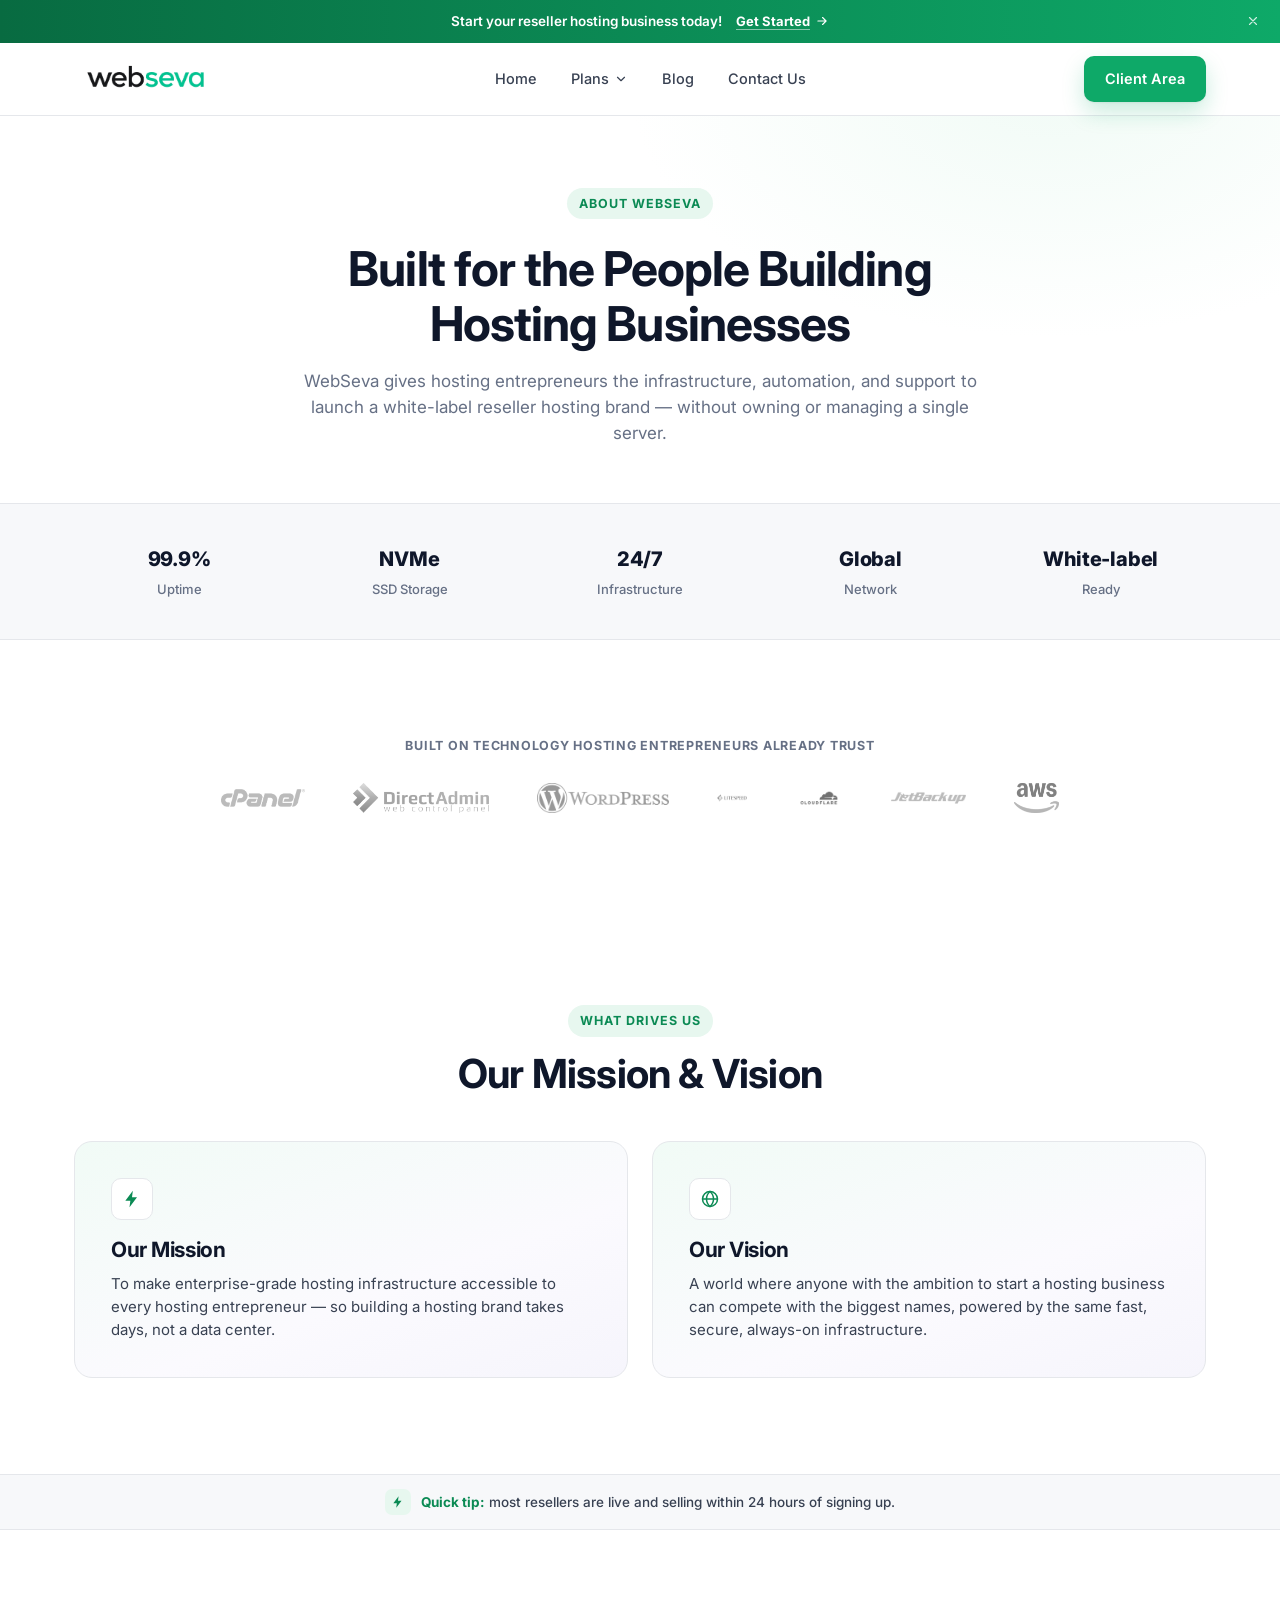
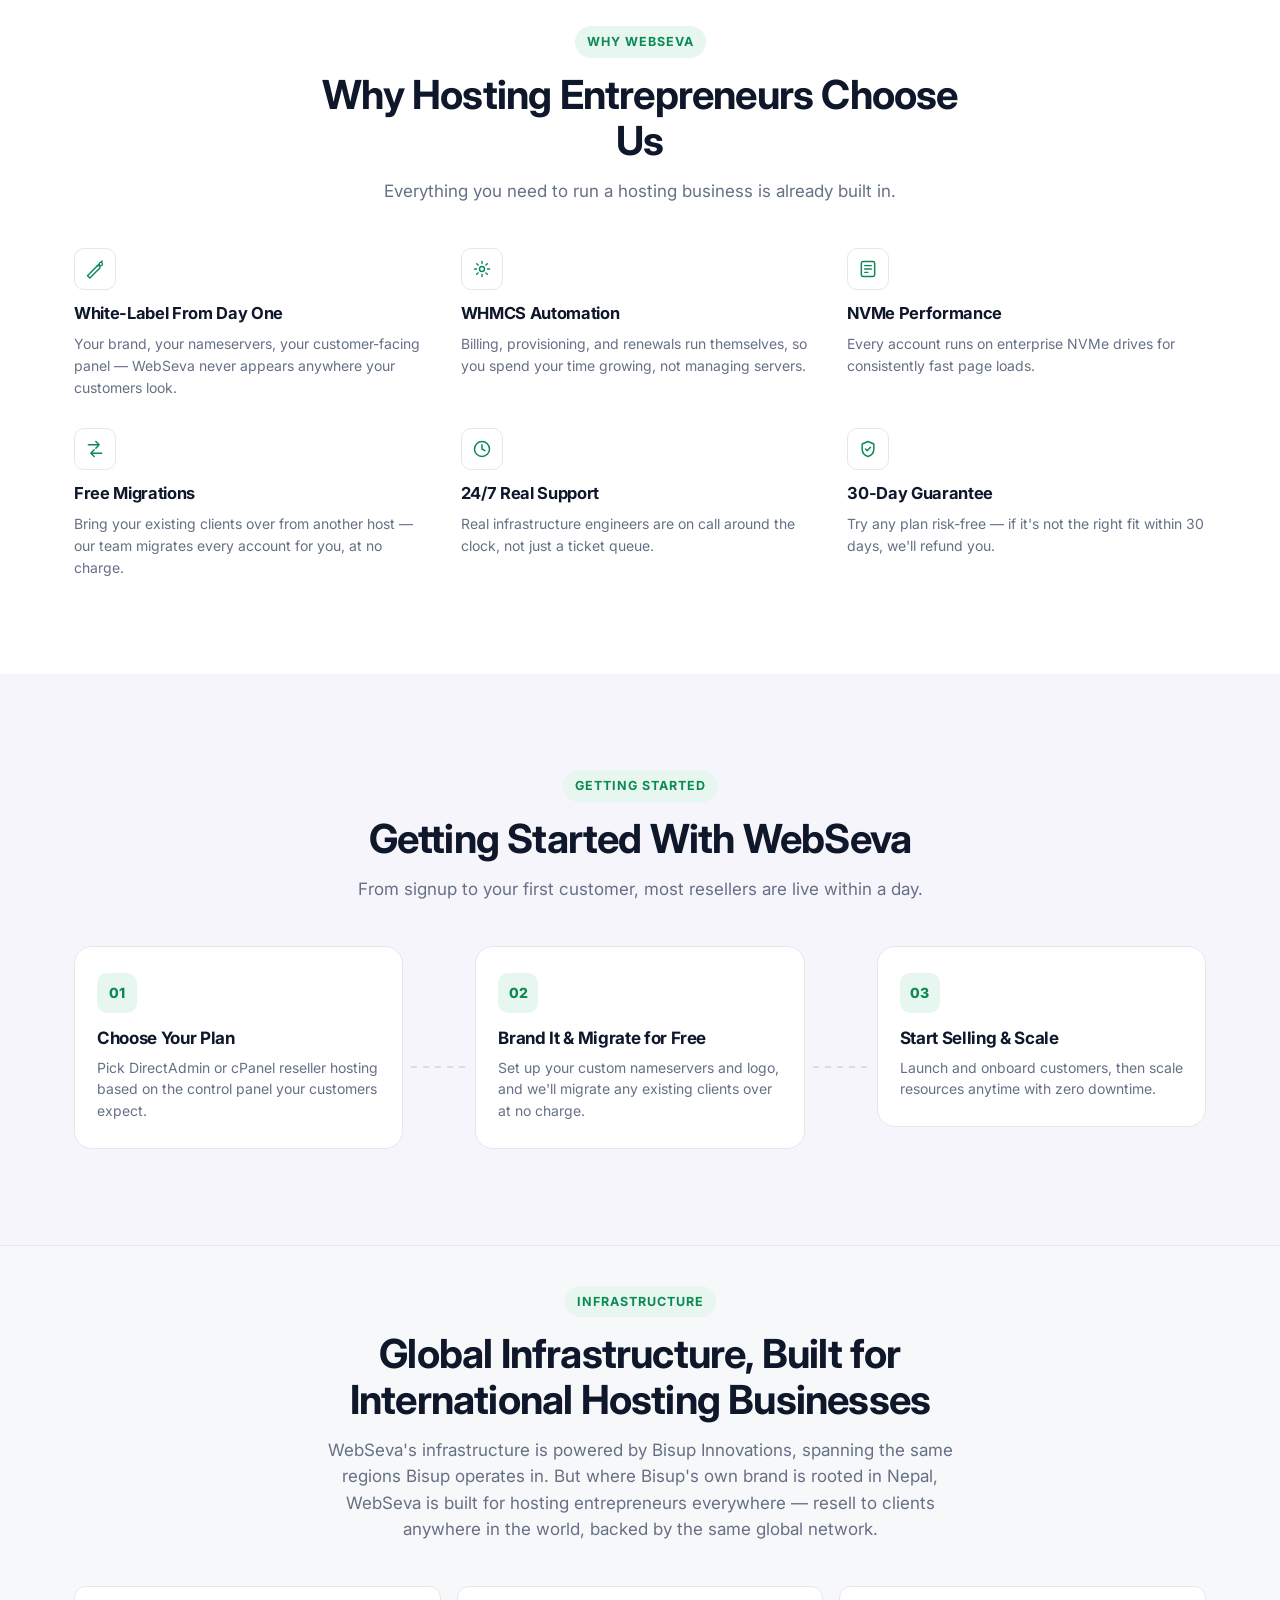
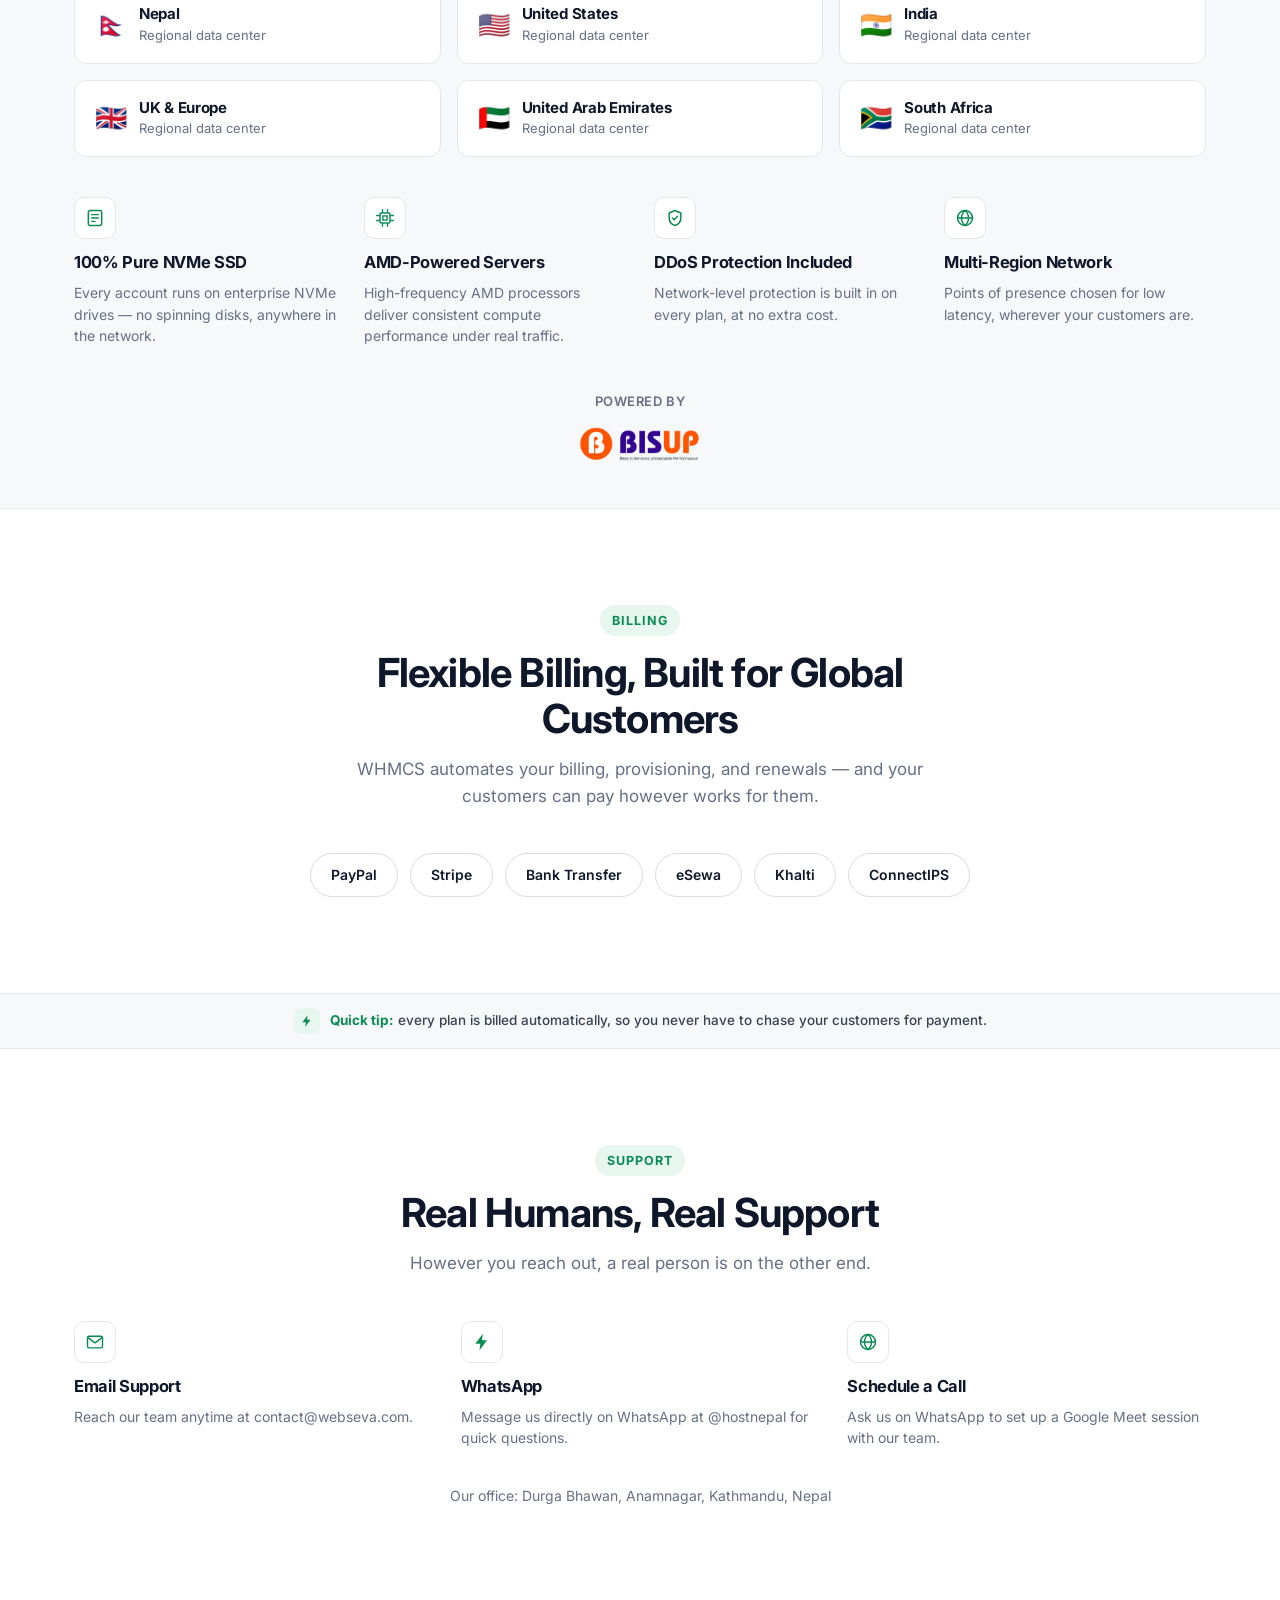
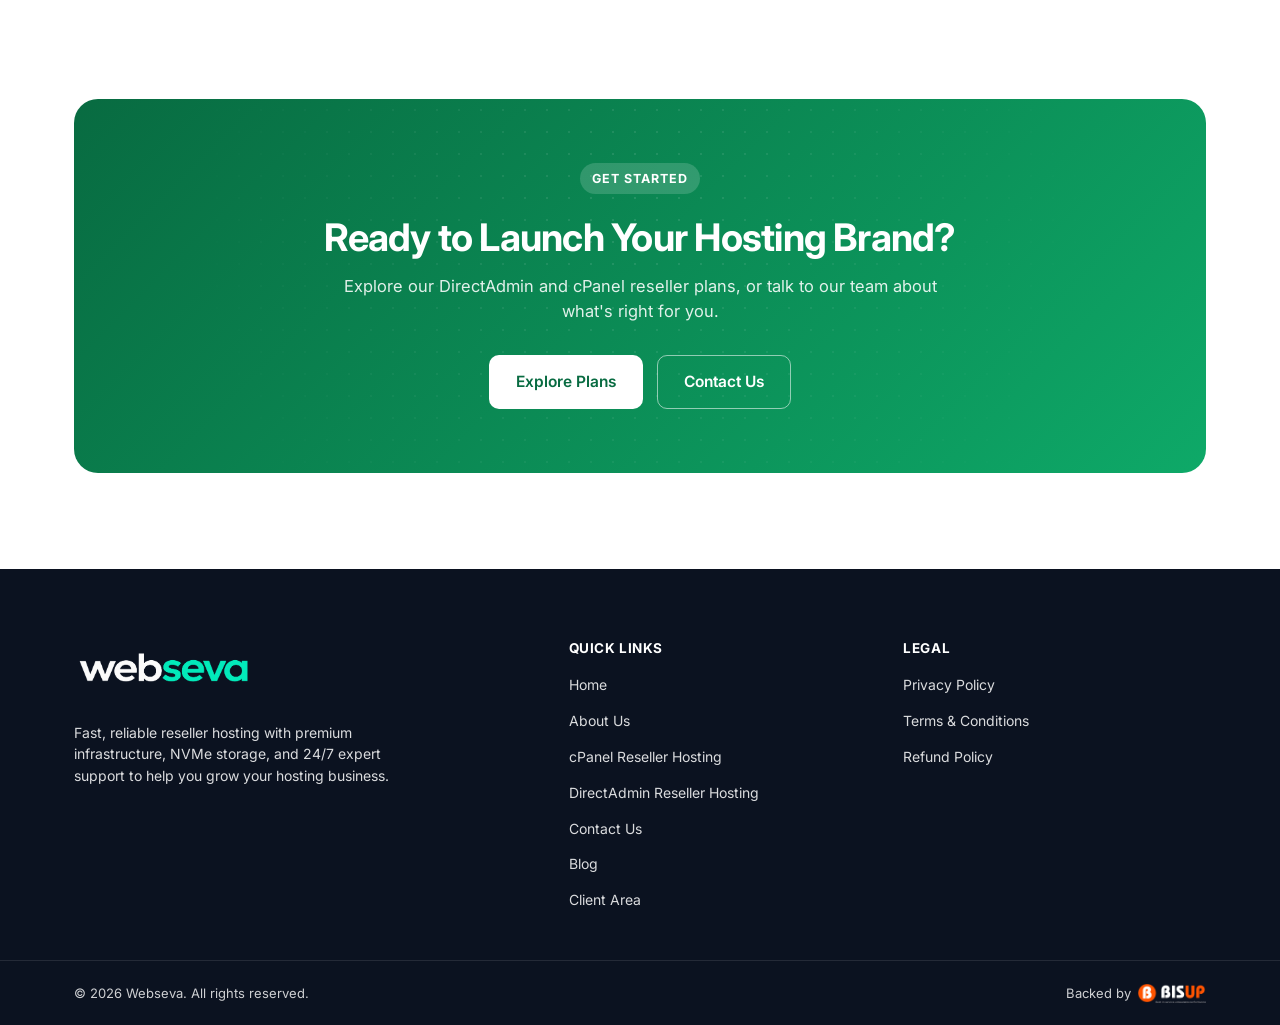
==== commit 028a4f28: "Add homepage SEO content + expand About Us page - Homepage: add "What Is Reseller Hosting?" long-for" ====
--- a/about-us.html
+++ b/about-us.html
@@ -186,6 +186,22 @@
   </div>
 </section>
 
+<!-- ================= TECH PARTNER LOGOS ================= -->
+<section aria-label="Technology we run on">
+  <div class="container">
+    <p class="logo-marquee-label">Built on technology hosting entrepreneurs already trust</p>
+    <div class="partner-logos-row">
+      <img src="img/cpanel.png" alt="cPanel" class="logo-marquee-img">
+      <img src="img/directadmin.png" alt="DirectAdmin" class="logo-marquee-img">
+      <img src="img/wordpress.png" alt="WordPress" class="logo-marquee-img">
+      <img src="img/litespeed.png" alt="LiteSpeed" class="logo-marquee-img">
+      <img src="img/cloudflare.png" alt="Cloudflare" class="logo-marquee-img">
+      <img src="img/jetbackup.png" alt="JetBackup" class="logo-marquee-img">
+      <img src="img/aws.png" alt="AWS" class="logo-marquee-img">
+    </div>
+  </div>
+</section>
+
 <!-- ================= MISSION & VISION ================= -->
 <section>
   <div class="container">
@@ -258,14 +274,156 @@
   </div>
 </section>
 
-<!-- ================= BACKED BY BISUP ================= -->
-<section class="trust-strip" aria-label="Backed by Bisup">
-  <div class="container" style="text-align:center;">
-    <p style="font-size:13px; font-weight:600; letter-spacing:0.04em; text-transform:uppercase; color:var(--color-muted); margin-bottom:16px;">Powered by</p>
-    <a href="https://bisup.com" target="_blank" rel="noopener" aria-label="Bisup" style="display:inline-flex;">
-      <img src="img/bisup.avif" alt="Bisup" style="height:34px; width:auto; display:block;">
-    </a>
-    <p style="max-width:520px; margin:16px auto 0; color:var(--color-muted); font-size:14.5px;">WebSeva's infrastructure is backed by Bisup Innovations, so every reseller account runs on proven, production-grade hosting technology.</p>
+<!-- ================= GETTING STARTED ================= -->
+<section class="how-it-works">
+  <div class="container">
+    <div class="section-head">
+      <span class="eyebrow">Getting started</span>
+      <h2>Getting Started With WebSeva</h2>
+      <p>From signup to your first customer, most resellers are live within a day.</p>
+    </div>
+    <div class="steps">
+      <div class="step">
+        <div class="step-num">01</div>
+        <h3>Choose Your Plan</h3>
+        <p>Pick DirectAdmin or cPanel reseller hosting based on the control panel your customers expect.</p>
+      </div>
+      <div class="step-connector" aria-hidden="true"></div>
+      <div class="step">
+        <div class="step-num">02</div>
+        <h3>Brand It &amp; Migrate for Free</h3>
+        <p>Set up your custom nameservers and logo, and we'll migrate any existing clients over at no charge.</p>
+      </div>
+      <div class="step-connector" aria-hidden="true"></div>
+      <div class="step">
+        <div class="step-num">03</div>
+        <h3>Start Selling &amp; Scale</h3>
+        <p>Launch and onboard customers, then scale resources anytime with zero downtime.</p>
+      </div>
+    </div>
+  </div>
+</section>
+
+<!-- ================= GLOBAL INFRASTRUCTURE ================= -->
+<section class="trust-strip" aria-label="Global infrastructure">
+  <div class="container">
+    <div class="section-head">
+      <span class="eyebrow">Infrastructure</span>
+      <h2>Global Infrastructure, Built for International Hosting Businesses</h2>
+      <p>WebSeva's infrastructure is powered by Bisup Innovations, spanning the same regions Bisup operates in. But where Bisup's own brand is rooted in Nepal, WebSeva is built for hosting entrepreneurs everywhere — resell to clients anywhere in the world, backed by the same global network.</p>
+    </div>
+
+    <div class="region-grid">
+      <div class="region-card">
+        <span class="region-card-flag" aria-hidden="true">🇳🇵</span>
+        <div><h4>Nepal</h4><p>Regional data center</p></div>
+      </div>
+      <div class="region-card">
+        <span class="region-card-flag" aria-hidden="true">🇺🇸</span>
+        <div><h4>United States</h4><p>Regional data center</p></div>
+      </div>
+      <div class="region-card">
+        <span class="region-card-flag" aria-hidden="true">🇮🇳</span>
+        <div><h4>India</h4><p>Regional data center</p></div>
+      </div>
+      <div class="region-card">
+        <span class="region-card-flag" aria-hidden="true">🇬🇧</span>
+        <div><h4>UK &amp; Europe</h4><p>Regional data center</p></div>
+      </div>
+      <div class="region-card">
+        <span class="region-card-flag" aria-hidden="true">🇦🇪</span>
+        <div><h4>United Arab Emirates</h4><p>Regional data center</p></div>
+      </div>
+      <div class="region-card">
+        <span class="region-card-flag" aria-hidden="true">🇿🇦</span>
+        <div><h4>South Africa</h4><p>Regional data center</p></div>
+      </div>
+    </div>
+
+    <div class="feature-grid feature-grid-4col" style="margin-top:40px;">
+      <div class="feature-item">
+        <div class="feature-icon"><svg width="20" height="20"><use href="#icon-nvme"/></svg></div>
+        <h3>100% Pure NVMe SSD</h3>
+        <p>Every account runs on enterprise NVMe drives — no spinning disks, anywhere in the network.</p>
+      </div>
+      <div class="feature-item">
+        <div class="feature-icon"><svg width="20" height="20"><use href="#icon-cpu"/></svg></div>
+        <h3>AMD-Powered Servers</h3>
+        <p>High-frequency AMD processors deliver consistent compute performance under real traffic.</p>
+      </div>
+      <div class="feature-item">
+        <div class="feature-icon"><svg width="20" height="20"><use href="#icon-shield"/></svg></div>
+        <h3>DDoS Protection Included</h3>
+        <p>Network-level protection is built in on every plan, at no extra cost.</p>
+      </div>
+      <div class="feature-item">
+        <div class="feature-icon"><svg width="20" height="20"><use href="#icon-globe"/></svg></div>
+        <h3>Multi-Region Network</h3>
+        <p>Points of presence chosen for low latency, wherever your customers are.</p>
+      </div>
+    </div>
+
+    <div style="text-align:center; margin-top:44px;">
+      <p style="font-size:13px; font-weight:600; letter-spacing:0.04em; text-transform:uppercase; color:var(--color-muted); margin-bottom:16px;">Powered by</p>
+      <a href="https://bisup.com" target="_blank" rel="noopener" aria-label="Bisup" style="display:inline-flex;">
+        <img src="img/bisup.avif" alt="Bisup" style="height:34px; width:auto; display:block; margin-inline:auto;">
+      </a>
+    </div>
+  </div>
+</section>
+
+<!-- ================= FLEXIBLE BILLING ================= -->
+<section>
+  <div class="container">
+    <div class="section-head">
+      <span class="eyebrow">Billing</span>
+      <h2>Flexible Billing, Built for Global Customers</h2>
+      <p>WHMCS automates your billing, provisioning, and renewals — and your customers can pay however works for them.</p>
+    </div>
+    <div class="payment-chips">
+      <span class="payment-chip">PayPal</span>
+      <span class="payment-chip">Stripe</span>
+      <span class="payment-chip">Bank Transfer</span>
+      <span class="payment-chip">eSewa</span>
+      <span class="payment-chip">Khalti</span>
+      <span class="payment-chip">ConnectIPS</span>
+    </div>
+  </div>
+</section>
+
+<div class="tip-strip">
+  <div class="container tip-strip-inner">
+    <span class="tip-strip-icon"><svg width="14" height="14"><use href="#icon-bolt"/></svg></span>
+    <p><strong>Quick tip:</strong> every plan is billed automatically, so you never have to chase your customers for payment.</p>
+  </div>
+</div>
+
+<!-- ================= SUPPORT ================= -->
+<section>
+  <div class="container">
+    <div class="section-head">
+      <span class="eyebrow">Support</span>
+      <h2>Real Humans, Real Support</h2>
+      <p>However you reach out, a real person is on the other end.</p>
+    </div>
+    <div class="feature-grid">
+      <div class="feature-item">
+        <div class="feature-icon"><svg width="20" height="20"><use href="#icon-mail"/></svg></div>
+        <h3>Email Support</h3>
+        <p>Reach our team anytime at <a href="mailto:contact@webseva.com">contact@webseva.com</a>.</p>
+      </div>
+      <div class="feature-item">
+        <div class="feature-icon"><svg width="20" height="20"><use href="#icon-bolt"/></svg></div>
+        <h3>WhatsApp</h3>
+        <p>Message us directly on WhatsApp at @hostnepal for quick questions.</p>
+      </div>
+      <div class="feature-item">
+        <div class="feature-icon"><svg width="20" height="20"><use href="#icon-globe"/></svg></div>
+        <h3>Schedule a Call</h3>
+        <p>Ask us on WhatsApp to set up a Google Meet session with our team.</p>
+      </div>
+    </div>
+    <p style="text-align:center; margin-top:36px; color:var(--color-muted); font-size:14px;">Our office: Durga Bhawan, Anamnagar, Kathmandu, Nepal</p>
   </div>
 </section>
 
--- a/css/styles.css
+++ b/css/styles.css
@@ -572,6 +572,40 @@
 }
 @media (max-width: 460px) {
   .trust-strip-inner { grid-template-columns: repeat(2, 1fr); }
+}
+
+/* =========================================================
+   EXPLAINER — long-form "What Is Reseller Hosting" SEO content
+   ========================================================= */
+.explainer { background: var(--color-surface); border-block: 1px solid var(--color-border); }
+.explainer-panel {
+  max-width: 820px;
+  margin-inline: auto;
+  background: #fff;
+  border: 1px solid var(--color-border);
+  border-radius: var(--radius-lg);
+  padding: 12px 40px;
+  box-shadow: var(--shadow-md);
+}
+.explainer-item { display: flex; gap: 20px; padding-block: 32px; }
+.explainer-item + .explainer-item { border-top: 1px solid var(--color-border); }
+.explainer-item-icon {
+  flex-shrink: 0;
+  width: 44px;
+  height: 44px;
+  border-radius: 12px;
+  background: var(--color-primary-light);
+  color: var(--color-primary-dark);
+  display: flex;
+  align-items: center;
+  justify-content: center;
+}
+.explainer-item h3 { font-size: 19px; margin-bottom: 8px; }
+.explainer-item p { font-size: 15px; color: var(--color-text); line-height: 1.75; }
+.explainer-item p a { color: var(--color-primary-dark); font-weight: 600; text-decoration: underline; text-underline-offset: 3px; }
+@media (max-width: 640px) {
+  .explainer-panel { padding: 4px 22px; }
+  .explainer-item { gap: 14px; padding-block: 24px; }
 }
 
 /* =========================================================
@@ -947,6 +981,16 @@
   .feature-grid { grid-template-columns: 1fr; }
 }
 
+/* 4-item variant (e.g. the About page's infrastructure highlights) so 4 cards fill an even
+   2x2/4x1 grid instead of wrapping 3+1 under the default 3-column .feature-grid. */
+.feature-grid-4col { grid-template-columns: repeat(4, 1fr); }
+@media (max-width: 900px) {
+  .feature-grid-4col { grid-template-columns: 1fr 1fr; }
+}
+@media (max-width: 560px) {
+  .feature-grid-4col { grid-template-columns: 1fr; }
+}
+
 /* =========================================================
    HOW IT WORKS
    ========================================================= */
@@ -1001,6 +1045,11 @@
   border-radius: 24px;
   padding: 64px 40px;
   text-align: center;
+  transition: transform 0.4s var(--ease), box-shadow 0.4s var(--ease);
+}
+.cta-box:hover {
+  transform: translateY(-6px);
+  box-shadow: 0 30px 60px rgba(8, 107, 65, 0.35);
 }
 .cta-pattern {
   position: absolute; inset: 0;
@@ -1008,7 +1057,9 @@
   background-size: 22px 22px;
   mask-image: radial-gradient(circle at 50% 30%, black, transparent 75%);
   opacity: 0.7;
-}
+  transition: transform 0.6s var(--ease);
+}
+.cta-box:hover .cta-pattern { transform: scale(1.12); }
 .cta-content { position: relative; max-width: 640px; margin-inline: auto; }
 .cta-content h2 { color: #fff; font-size: clamp(28px, 4vw, 38px); margin-bottom: 14px; }
 .cta-content p { color: rgba(255,255,255,0.88); font-size: 16.5px; margin-bottom: 30px; }
@@ -1017,6 +1068,10 @@
 @media (max-width: 560px) {
   .cta-box { padding: 44px 22px; }
   .cta-actions { flex-direction: column; align-items: stretch; }
+}
+@media (prefers-reduced-motion: reduce) {
+  .cta-box, .cta-pattern { transition: none; }
+  .cta-box:hover { transform: none; }
 }
 
 /* =========================================================
@@ -1191,6 +1246,60 @@
 .mission-vision-card p { font-size: 15px; color: var(--color-text); }
 @media (max-width: 700px) {
   .mission-vision-grid { grid-template-columns: 1fr; }
+}
+
+/* Static (non-scrolling) tech-partner logo row — reuses .logo-marquee-label/.logo-marquee-img
+   for the caption and logo treatment, but without the homepage's scrolling marquee track. */
+.partner-logos-row {
+  display: flex;
+  flex-wrap: wrap;
+  justify-content: center;
+  align-items: center;
+  gap: 48px;
+}
+
+/* Global infrastructure region grid */
+.region-grid {
+  display: grid;
+  grid-template-columns: repeat(3, 1fr);
+  gap: 16px;
+  margin-top: 8px;
+}
+.region-card {
+  display: flex;
+  align-items: center;
+  gap: 12px;
+  padding: 18px 20px;
+  border: 1px solid var(--color-border);
+  border-radius: var(--radius-md);
+  background: #fff;
+}
+.region-card-flag { font-size: 26px; line-height: 1; flex-shrink: 0; }
+.region-card h4 { font-size: 15px; margin-bottom: 2px; }
+.region-card p { font-size: 13px; color: var(--color-muted); }
+@media (max-width: 800px) {
+  .region-grid { grid-template-columns: repeat(2, 1fr); }
+}
+@media (max-width: 460px) {
+  .region-grid { grid-template-columns: 1fr; }
+}
+
+/* Payment method pills */
+.payment-chips {
+  display: flex;
+  flex-wrap: wrap;
+  justify-content: center;
+  gap: 12px;
+  margin-top: 8px;
+}
+.payment-chip {
+  padding: 10px 20px;
+  border: 1px solid var(--color-border-strong);
+  border-radius: var(--radius-full);
+  background: #fff;
+  font-size: 14px;
+  font-weight: 600;
+  color: var(--color-heading);
 }
 
 /* =========================================================
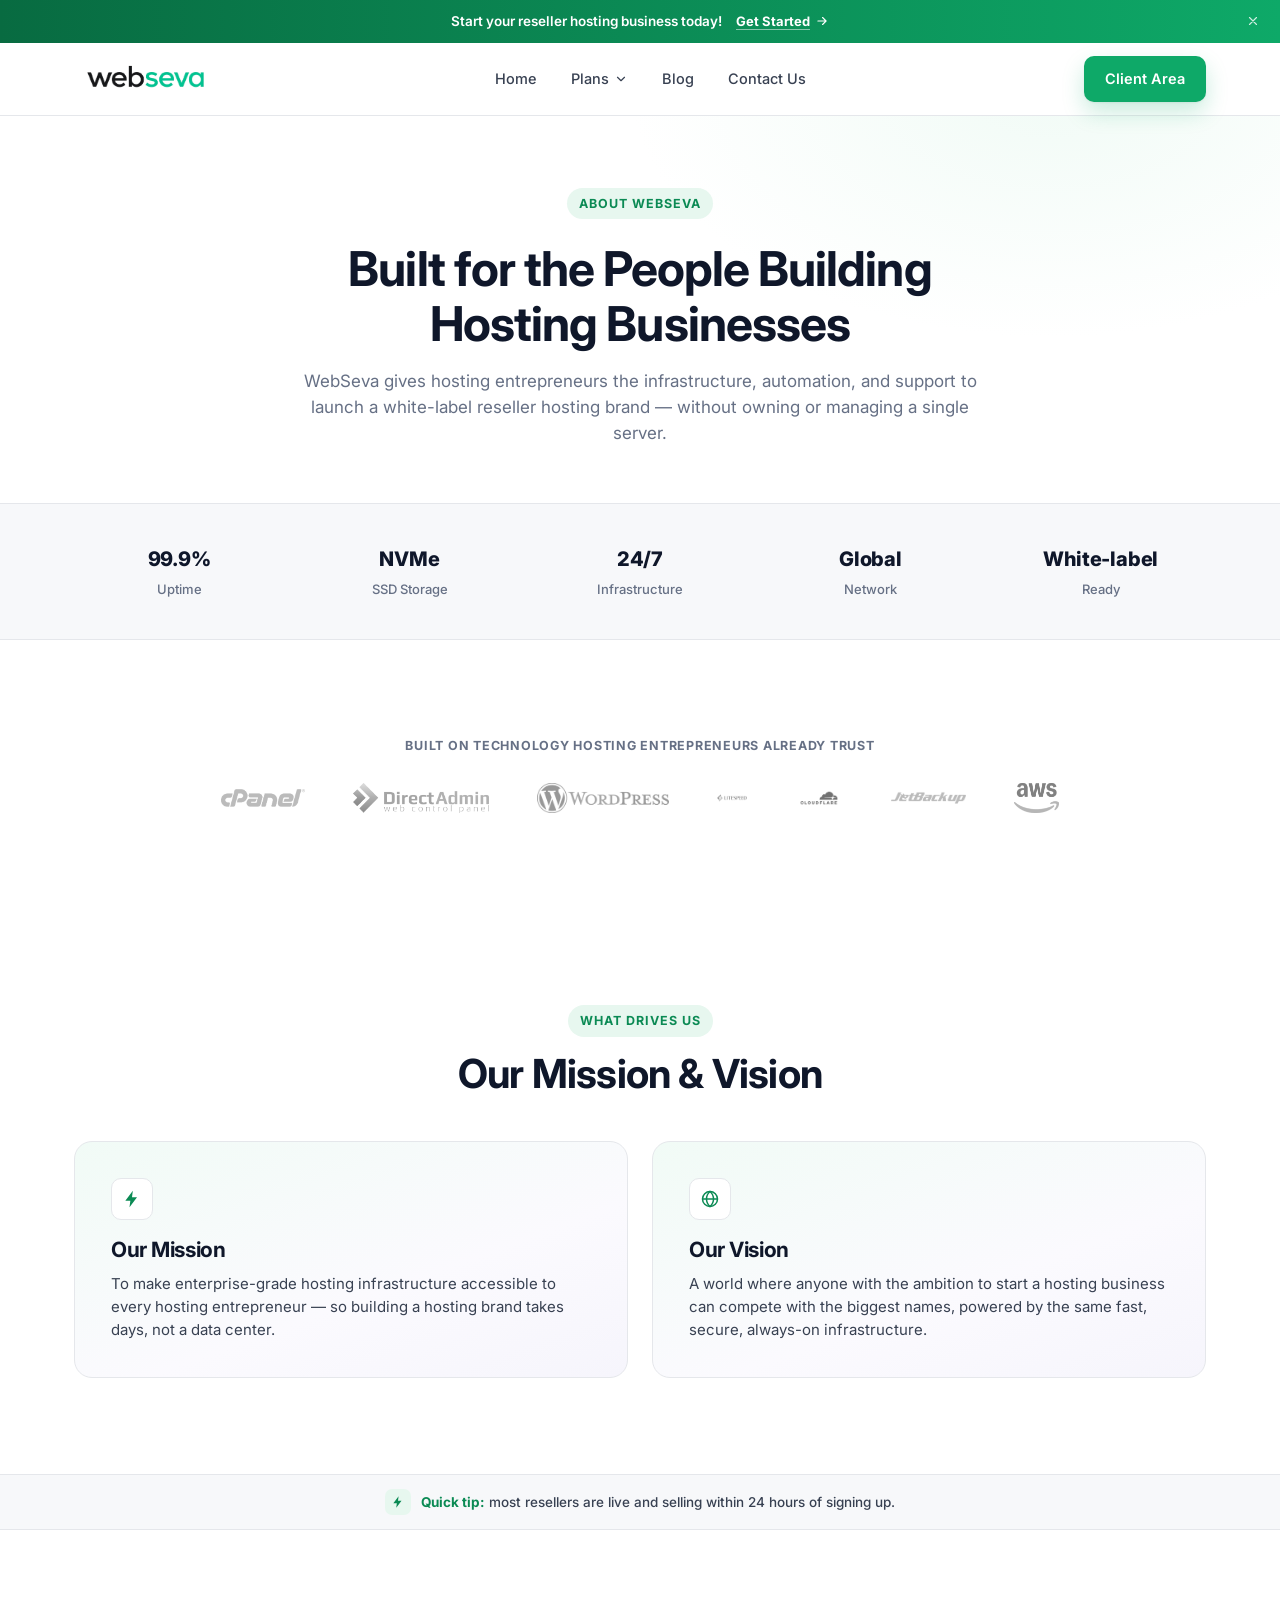
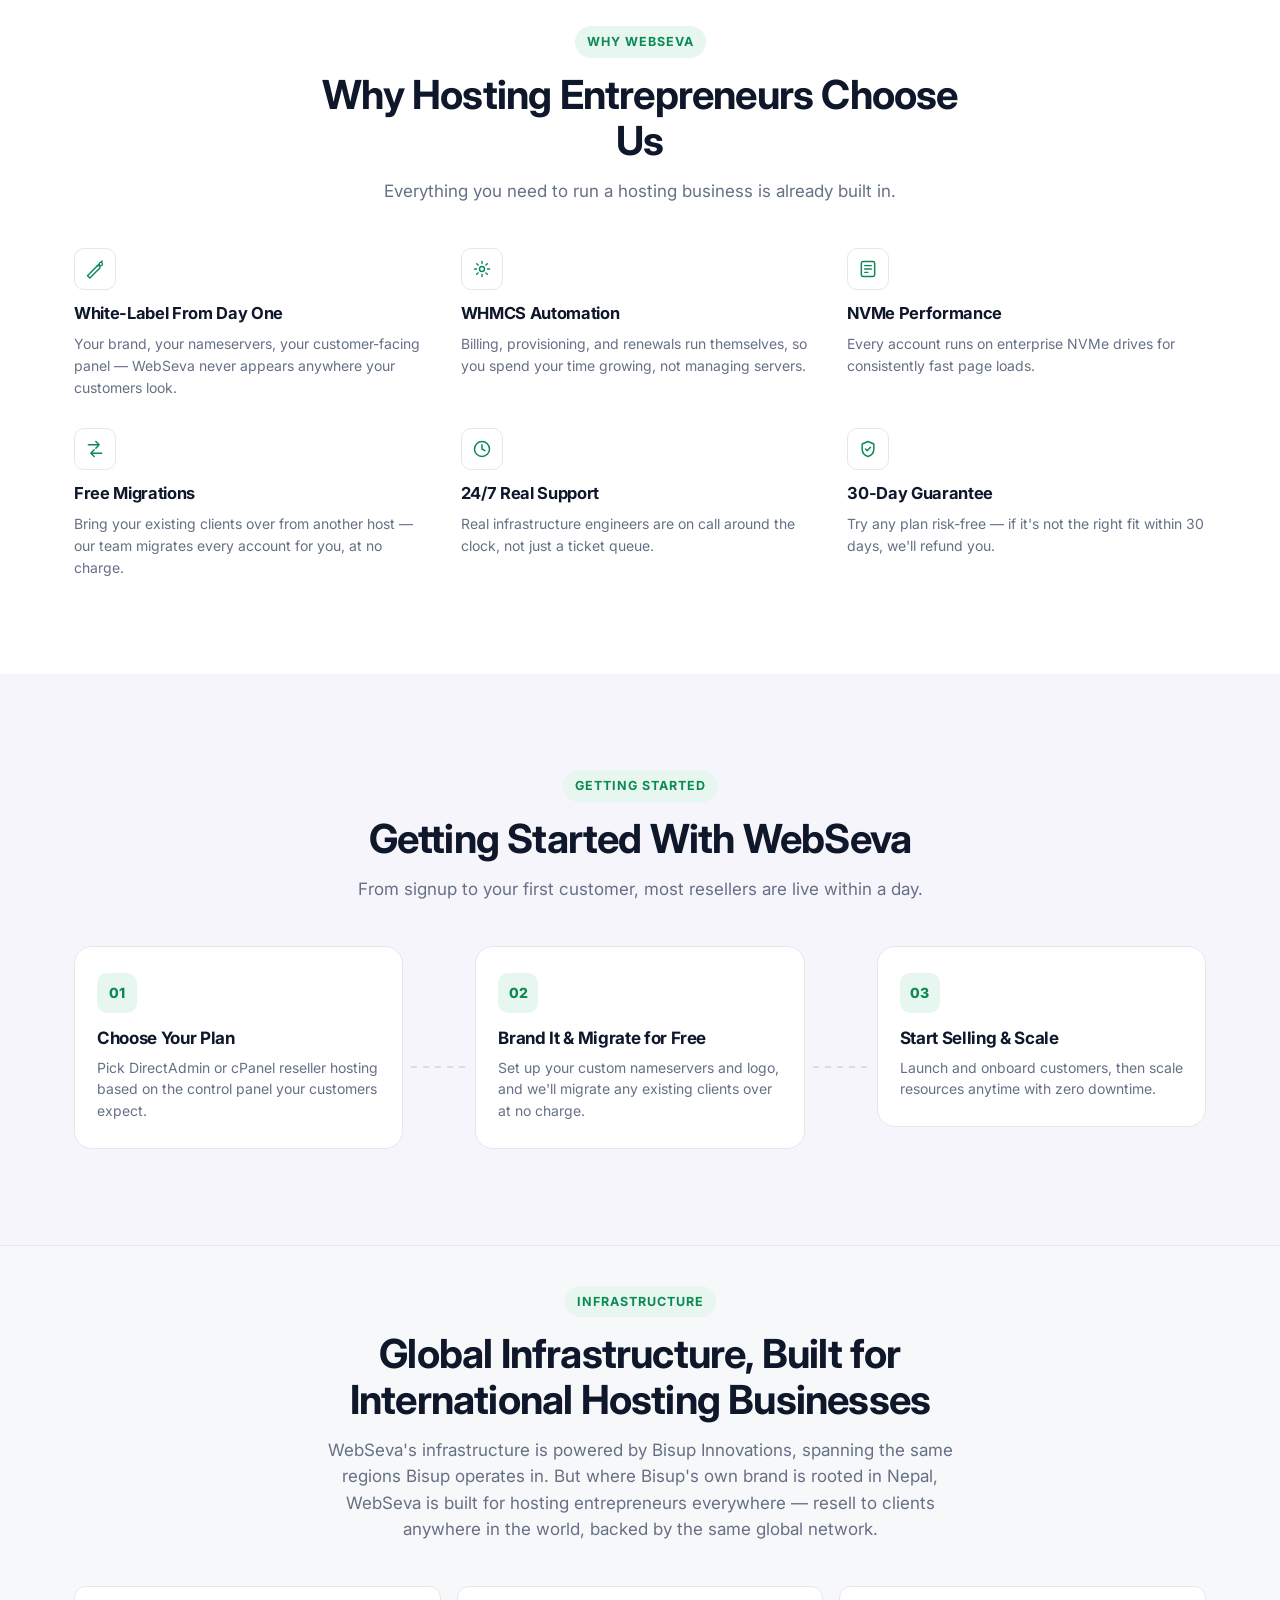
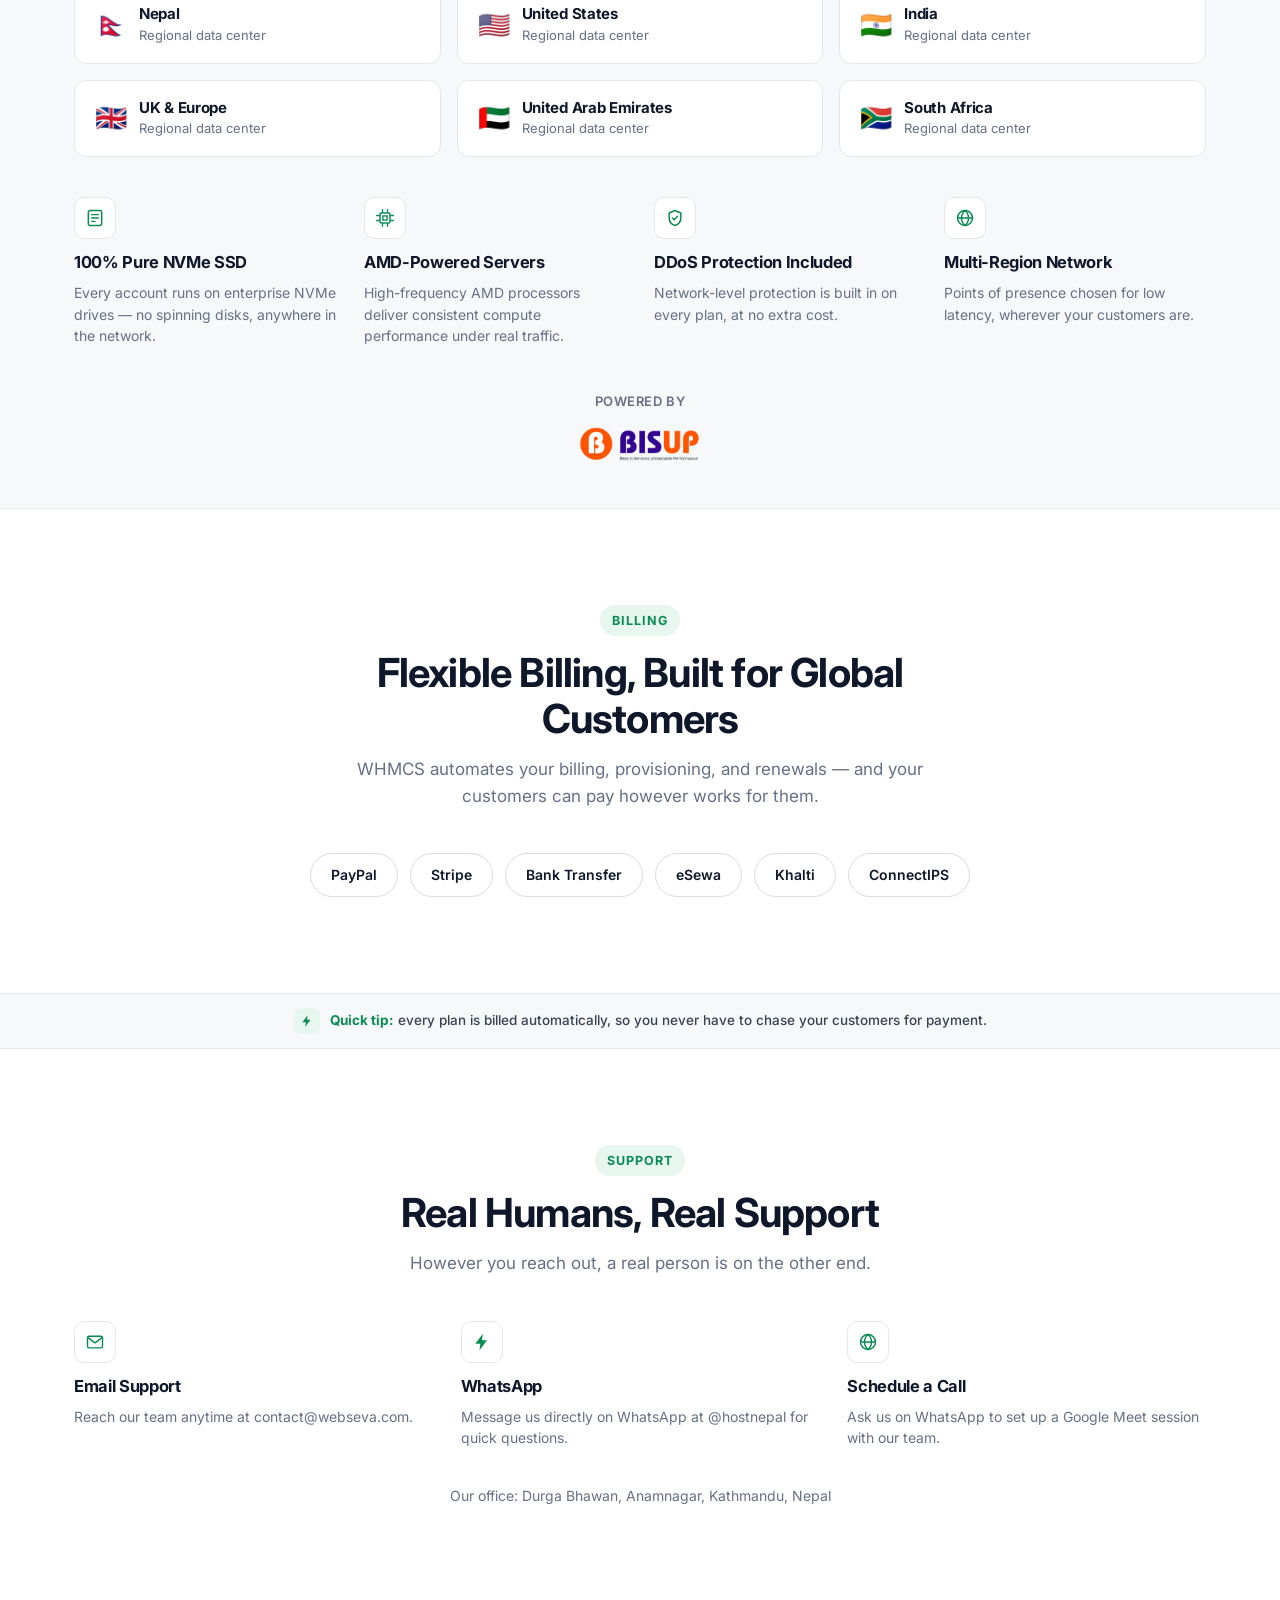
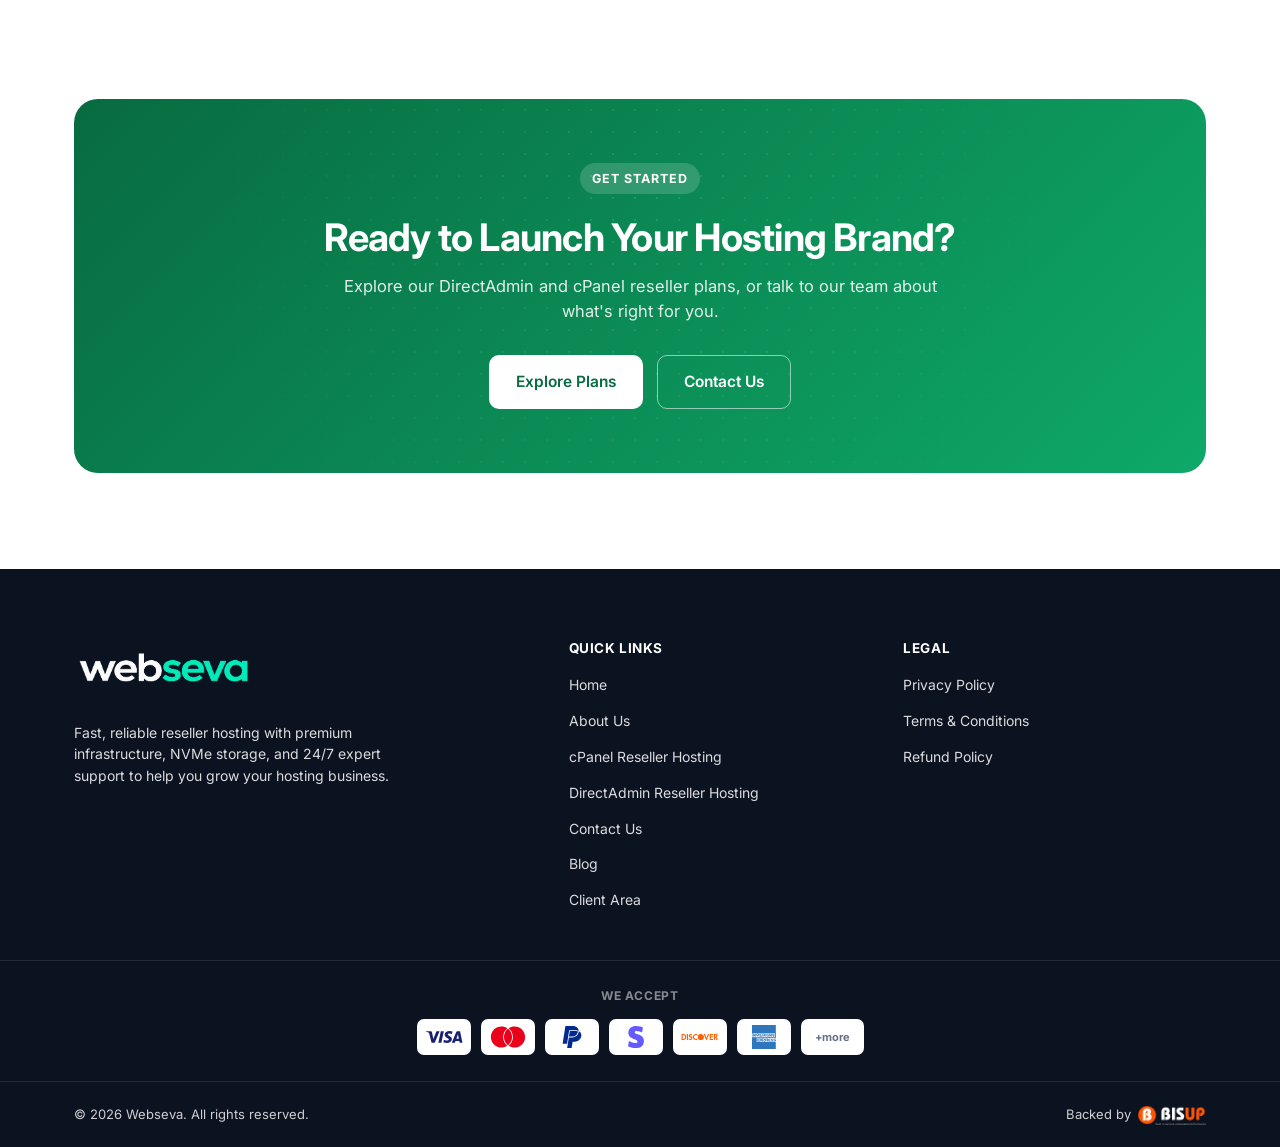
==== commit 8e8a4502: "added we accept section in footer" ====
--- a/about-us.html
+++ b/about-us.html
@@ -480,6 +480,21 @@
     </div>
   </div>
 
+  <div class="footer-payments">
+    <div class="container footer-payments-inner">
+      <span class="footer-payments-label">We Accept</span>
+      <div class="footer-payments-icons">
+        <span class="footer-payment-icon"><svg role="img" viewBox="-1 7.124 26 9.751" xmlns="http://www.w3.org/2000/svg"><title>Visa</title><path fill="#1A1F71" d="M9.112 8.262L5.97 15.758H3.92L2.374 9.775c-.094-.368-.175-.503-.461-.658C1.447 8.864.677 8.627 0 8.479l.046-.217h3.3a.904.904 0 01.894.764l.817 4.338 2.018-5.102zm8.033 5.049c.008-1.979-2.736-2.088-2.717-2.972.006-.269.262-.555.822-.628a3.66 3.66 0 011.913.336l.34-1.59a5.207 5.207 0 00-1.814-.333c-1.917 0-3.266 1.02-3.278 2.479-.012 1.079.963 1.68 1.698 2.04.756.367 1.01.603 1.006.931-.005.504-.602.725-1.16.734-.975.015-1.54-.263-1.992-.473l-.351 1.642c.453.208 1.289.39 2.156.398 2.037 0 3.37-1.006 3.377-2.564m5.061 2.447H24l-1.565-7.496h-1.656a.883.883 0 00-.826.55l-2.909 6.946h2.036l.405-1.12h2.488zm-2.163-2.656l1.02-2.815.588 2.815zm-8.16-4.84l-1.603 7.496H8.34l1.605-7.496z"/></svg></span>
+        <span class="footer-payment-icon"><svg role="img" viewBox="-1 3.584 26 16.831" xmlns="http://www.w3.org/2000/svg"><title>Mastercard</title><path fill="#EB001B" d="M11.343 18.031c.058.049.12.098.181.146-1.177.783-2.59 1.238-4.107 1.238C3.32 19.416 0 16.096 0 12c0-4.095 3.32-7.416 7.416-7.416 1.518 0 2.931.456 4.105 1.238-.06.051-.12.098-.165.15C9.6 7.489 8.595 9.688 8.595 12c0 2.311 1.001 4.51 2.748 6.031zm5.241-13.447c-1.52 0-2.931.456-4.105 1.238.06.051.12.098.165.15C14.4 7.489 15.405 9.688 15.405 12c0 2.31-1.001 4.507-2.748 6.031-.058.049-.12.098-.181.146 1.177.783 2.588 1.238 4.107 1.238C20.68 19.416 24 16.096 24 12c0-4.094-3.32-7.416-7.416-7.416zM12 6.174c-.096.075-.189.15-.28.231C10.156 7.764 9.169 9.765 9.169 12c0 2.236.987 4.236 2.551 5.595.09.08.185.158.28.232.096-.074.189-.152.28-.232 1.563-1.359 2.551-3.359 2.551-5.595 0-2.235-.987-4.236-2.551-5.595-.09-.08-.184-.156-.28-.231z"/></svg></span>
+        <span class="footer-payment-icon"><svg role="img" viewBox="0.82 -1 22.358 26" xmlns="http://www.w3.org/2000/svg"><title>PayPal</title><path fill="#002991" d="M15.607 4.653H8.941L6.645 19.251H1.82L4.862 0h7.995c3.754 0 6.375 2.294 6.473 5.513-.648-.478-2.105-.86-3.722-.86m6.57 5.546c0 3.41-3.01 6.853-6.958 6.853h-2.493L11.595 24H6.74l1.845-11.538h3.592c4.208 0 7.346-3.634 7.153-6.949a5.24 5.24 0 0 1 2.848 4.686M9.653 5.546h6.408c.907 0 1.942.222 2.363.541-.195 2.741-2.655 5.483-6.441 5.483H8.714Z"/></svg></span>
+        <span class="footer-payment-icon"><svg role="img" viewBox="2.434 -1 19.133 26" xmlns="http://www.w3.org/2000/svg"><title>Stripe</title><path fill="#635BFF" d="M13.976 9.15c-2.172-.806-3.356-1.426-3.356-2.409 0-.831.683-1.305 1.901-1.305 2.227 0 4.515.858 6.09 1.631l.89-5.494C18.252.975 15.697 0 12.165 0 9.667 0 7.589.654 6.104 1.872 4.56 3.147 3.757 4.992 3.757 7.218c0 4.039 2.467 5.76 6.476 7.219 2.585.92 3.445 1.574 3.445 2.583 0 .98-.84 1.545-2.354 1.545-1.875 0-4.965-.921-6.99-2.109l-.9 5.555C5.175 22.99 8.385 24 11.714 24c2.641 0 4.843-.624 6.328-1.813 1.664-1.305 2.525-3.236 2.525-5.732 0-4.128-2.524-5.851-6.594-7.305h.003z"/></svg></span>
+        <span class="footer-payment-icon"><svg role="img" viewBox="-0.999 8.977 25.998 6.046" xmlns="http://www.w3.org/2000/svg"><title>Discover</title><path fill="#FF6000" d="M14.58 12a2.023 2.023 0 1 1-2.025-2.023h.002c1.118 0 2.023.906 2.023 2.023zm-5.2-2.001c-1.124 0-2.025.884-2.025 1.99 0 1.118.878 1.984 2.007 1.984.319 0 .593-.063.93-.221v-.873c-.296.297-.559.416-.895.416-.747 0-1.277-.542-1.277-1.312 0-.73.547-1.306 1.243-1.306.354 0 .622.126.93.428v-.873a1.898 1.898 0 0 0-.913-.233zm-3.352 1.545c-.445-.165-.576-.273-.576-.479 0-.239.233-.422.553-.422.222 0 .405.091.598.308l.388-.508a1.665 1.665 0 0 0-1.117-.422c-.673 0-1.186.467-1.186 1.089 0 .524.239.792.936 1.043.291.103.438.171.513.217a.456.456 0 0 1 .222.394c0 .308-.245.536-.576.536-.354 0-.639-.177-.809-.507l-.479.461c.342.502.752.724 1.317.724.771 0 1.311-.513 1.311-1.249-.002-.603-.252-.876-1.095-1.185zM24 10.3a.29.29 0 0 1-.288.291.29.29 0 0 1-.291-.291v-.003A.29.29 0 1 1 24 10.3zm-.059.001a.235.235 0 0 0-.231-.239.234.234 0 0 0-.232.239c0 .132.104.239.232.239a.235.235 0 0 0 .231-.239zM3.472 13.887h.742v-3.803h-.742v3.803zm12.702-1.248l-1.014-2.554h-.81l1.614 3.9h.399l1.643-3.9h-.804l-1.028 2.554zm2.166 1.248h2.104v-.644h-1.362v-1.027h1.312v-.644h-1.312v-.844h1.362v-.644H18.34v3.803zm5.409-3.557l.11.138h-.097l-.094-.13v.13h-.08v-.334h.107c.081 0 .126.036.126.103.001.046-.025.08-.072.093zm-.006-.092c0-.029-.021-.043-.06-.043h-.014v.087h.014c.039 0 .06-.014.06-.044zm-1.228 2.047l1.197 1.602H22.8l-1.027-1.528h-.097v1.528h-.741v-3.803h1.1c.855 0 1.346.411 1.346 1.123 0 .583-.308.965-.866 1.078zm.103-1.038c0-.37-.251-.563-.713-.563h-.228v1.152h.217c.473-.001.724-.207.724-.589zm-19.487.742a1.91 1.91 0 0 1-.69 1.46c-.365.303-.781.439-1.357.439H.001v-3.803H1.09c1.202 0 2.041.781 2.041 1.904zm-.764-.006c0-.364-.154-.718-.411-.947-.245-.222-.536-.308-1.015-.308H.742v2.515h.199c.479 0 .782-.092 1.015-.302.256-.228.411-.593.411-.958z"/></svg></span>
+        <span class="footer-payment-icon"><svg role="img" viewBox="0 0 24 24" xmlns="http://www.w3.org/2000/svg"><title>American Express</title><path fill="#2E77BC" d="M16.015 14.378c0-.32-.135-.496-.344-.622-.21-.12-.464-.135-.81-.135h-1.543v2.82h.675v-1.027h.72c.24 0 .39.024.478.125.12.13.104.38.104.55v.35h.66v-.555c-.002-.25-.017-.376-.108-.516-.06-.08-.18-.18-.33-.234l.02-.008c.18-.072.48-.297.48-.747zm-.87.407l-.028-.002c-.09.053-.195.058-.33.058h-.81v-.63h.824c.12 0 .24 0 .33.05.098.048.156.147.15.255 0 .12-.045.215-.134.27zM20.297 15.837H19v.6h1.304c.676 0 1.05-.278 1.05-.884 0-.28-.066-.448-.187-.582-.153-.133-.392-.193-.73-.207l-.376-.015c-.104 0-.18 0-.255-.03-.09-.03-.15-.105-.15-.21 0-.09.017-.166.09-.21.083-.046.177-.066.272-.06h1.23v-.602h-1.35c-.704 0-.958.437-.958.84 0 .9.776.855 1.407.87.104 0 .18.015.225.06.046.03.082.106.082.18 0 .077-.035.15-.08.18-.06.053-.15.07-.277.07zM0 0v10.096L.81 8.22h1.75l.225.464V8.22h2.043l.45 1.02.437-1.013h6.502c.295 0 .56.057.756.236v-.23h1.787v.23c.307-.17.686-.23 1.12-.23h2.606l.24.466v-.466h1.918l.254.465v-.466h1.858v3.948H20.87l-.36-.6v.585h-2.353l-.256-.63h-.583l-.27.614h-1.213c-.48 0-.84-.104-1.08-.24v.24h-2.89v-.884c0-.12-.03-.12-.105-.135h-.105v1.036H6.067v-.48l-.21.48H4.69l-.202-.48v.465H2.235l-.256-.624H1.4l-.256.624H0V24h23.786v-7.108c-.27.135-.613.18-.973.18H21.09v-.255c-.21.165-.57.255-.914.255H14.71v-.9c0-.12-.018-.12-.12-.12h-.075v1.022h-1.8v-1.066c-.298.136-.643.15-.928.136h-.214v.915h-2.18l-.54-.617-.57.6H4.742v-3.93h3.61l.518.602.554-.6h2.412c.28 0 .74.03.942.225v-.24h2.177c.202 0 .644.045.903.225v-.24h3.265v.24c.163-.164.508-.24.803-.24h1.89v.24c.194-.15.464-.24.84-.24h1.176V0H0zM21.156 14.955c.004.005.006.012.01.016.01.01.024.01.032.02l-.042-.035zM23.828 13.082h.065v.555h-.065zM23.865 15.03v-.005c-.03-.025-.046-.048-.075-.07-.15-.153-.39-.215-.764-.225l-.36-.012c-.12 0-.194-.007-.27-.03-.09-.03-.15-.105-.15-.21 0-.09.03-.16.09-.204.076-.045.15-.05.27-.05h1.223v-.588h-1.283c-.69 0-.96.437-.96.84 0 .9.78.855 1.41.87.104 0 .18.015.224.06.046.03.076.106.076.18 0 .07-.034.138-.09.18-.045.056-.136.07-.27.07h-1.288v.605h1.287c.42 0 .734-.118.9-.36h.03c.09-.134.135-.3.135-.523 0-.24-.045-.39-.135-.526zM18.597 14.208v-.583h-2.235V16.458h2.235v-.585h-1.57v-.57h1.533v-.584h-1.532v-.51M13.51 8.787h.685V11.6h-.684zM13.126 9.543l-.007.006c0-.314-.13-.5-.34-.624-.217-.125-.47-.135-.81-.135H10.43v2.82h.674v-1.034h.72c.24 0 .39.03.487.12.122.136.107.378.107.548v.354h.677v-.553c0-.25-.016-.375-.11-.516-.09-.107-.202-.19-.33-.237.172-.07.472-.3.472-.75zm-.855.396h-.015c-.09.054-.195.056-.33.056H11.1v-.623h.825c.12 0 .24.004.33.05.09.04.15.128.15.25s-.047.22-.134.266zM15.92 9.373h.632v-.6h-.644c-.464 0-.804.105-1.02.33-.286.3-.362.69-.362 1.11 0 .512.123.833.36 1.074.232.238.645.31.97.31h.78l.255-.627h1.39l.262.627h1.36v-2.11l1.272 2.11h.95l.002.002V8.786h-.684v1.963l-1.18-1.96h-1.02V11.4L18.11 8.744h-1.004l-.943 2.22h-.3c-.177 0-.362-.03-.468-.134-.125-.15-.186-.36-.186-.662 0-.285.08-.51.194-.63.133-.135.272-.165.516-.165zm1.668-.108l.464 1.118v.002h-.93l.466-1.12zM2.38 10.97l.254.628H4V9.393l.972 2.205h.584l.973-2.202.015 2.202h.69v-2.81H6.118l-.807 1.904-.876-1.905H3.343v2.663L2.205 8.787h-.997L.01 11.597h.72l.26-.626h1.39zm-.688-1.705l.46 1.118-.003.002h-.915l.457-1.12zM11.856 13.62H9.714l-.85.923-.825-.922H5.346v2.82H8l.855-.932.824.93h1.302v-.94h.838c.6 0 1.17-.164 1.17-.945l-.006-.003c0-.78-.598-.93-1.128-.93zM7.67 15.853l-.014-.002H6.02v-.557h1.47v-.574H6.02v-.51H7.7l.733.82-.764.824zm2.642.33l-1.03-1.147 1.03-1.108v2.253zm1.553-1.258h-.885v-.717h.885c.24 0 .42.098.42.344 0 .243-.15.372-.42.372zM9.967 9.373v-.586H7.73V11.6h2.237v-.58H8.4v-.564h1.527V9.88H8.4v-.507"/></svg></span>
+        <span class="footer-payment-icon footer-payment-more">+more</span>
+      </div>
+    </div>
+  </div>
+
   <div class="footer-bottom">
     <div class="container footer-bottom-inner">
       <span>© 2026 Webseva. All rights reserved.</span>
--- a/css/styles.css
+++ b/css/styles.css
@@ -1200,6 +1200,25 @@
 .footer-bottom-inner { display: flex; align-items: center; justify-content: space-between; gap: 16px; flex-wrap: wrap; font-size: 13px; color: rgba(255,255,255,0.8); }
 .footer-bottom-inner a { color: rgba(255,255,255,0.9); font-weight: 600; transition: color 0.2s var(--ease); }
 .footer-bottom-inner a:hover { color: #fff; }
+
+.footer-payments { border-top: 1px solid rgba(255,255,255,0.1); padding-block: 26px; }
+.footer-payments-inner { display: flex; flex-direction: column; align-items: center; gap: 14px; }
+.footer-payments-label { font-size: 12px; font-weight: 700; letter-spacing: 0.06em; text-transform: uppercase; color: rgba(255,255,255,0.5); }
+.footer-payments-icons { display: flex; flex-wrap: wrap; justify-content: center; gap: 10px; }
+.footer-payment-icon {
+  display: flex;
+  align-items: center;
+  justify-content: center;
+  width: 54px;
+  height: 36px;
+  padding: 6px 7px;
+  background: #fff;
+  border-radius: 7px;
+  transition: transform 0.2s var(--ease);
+}
+.footer-payment-icon:hover { transform: translateY(-2px); }
+.footer-payment-icon svg { width: 100%; height: 100%; display: block; }
+.footer-payment-more { width: auto; padding: 8px 14px; font-size: 11px; font-weight: 700; color: var(--color-muted); }
 .footer-tag { display: inline-flex; align-items: center; gap: 6px; }
 .footer-tag .bisup-logo-img { height: 20px; width: auto; display: block; }
 
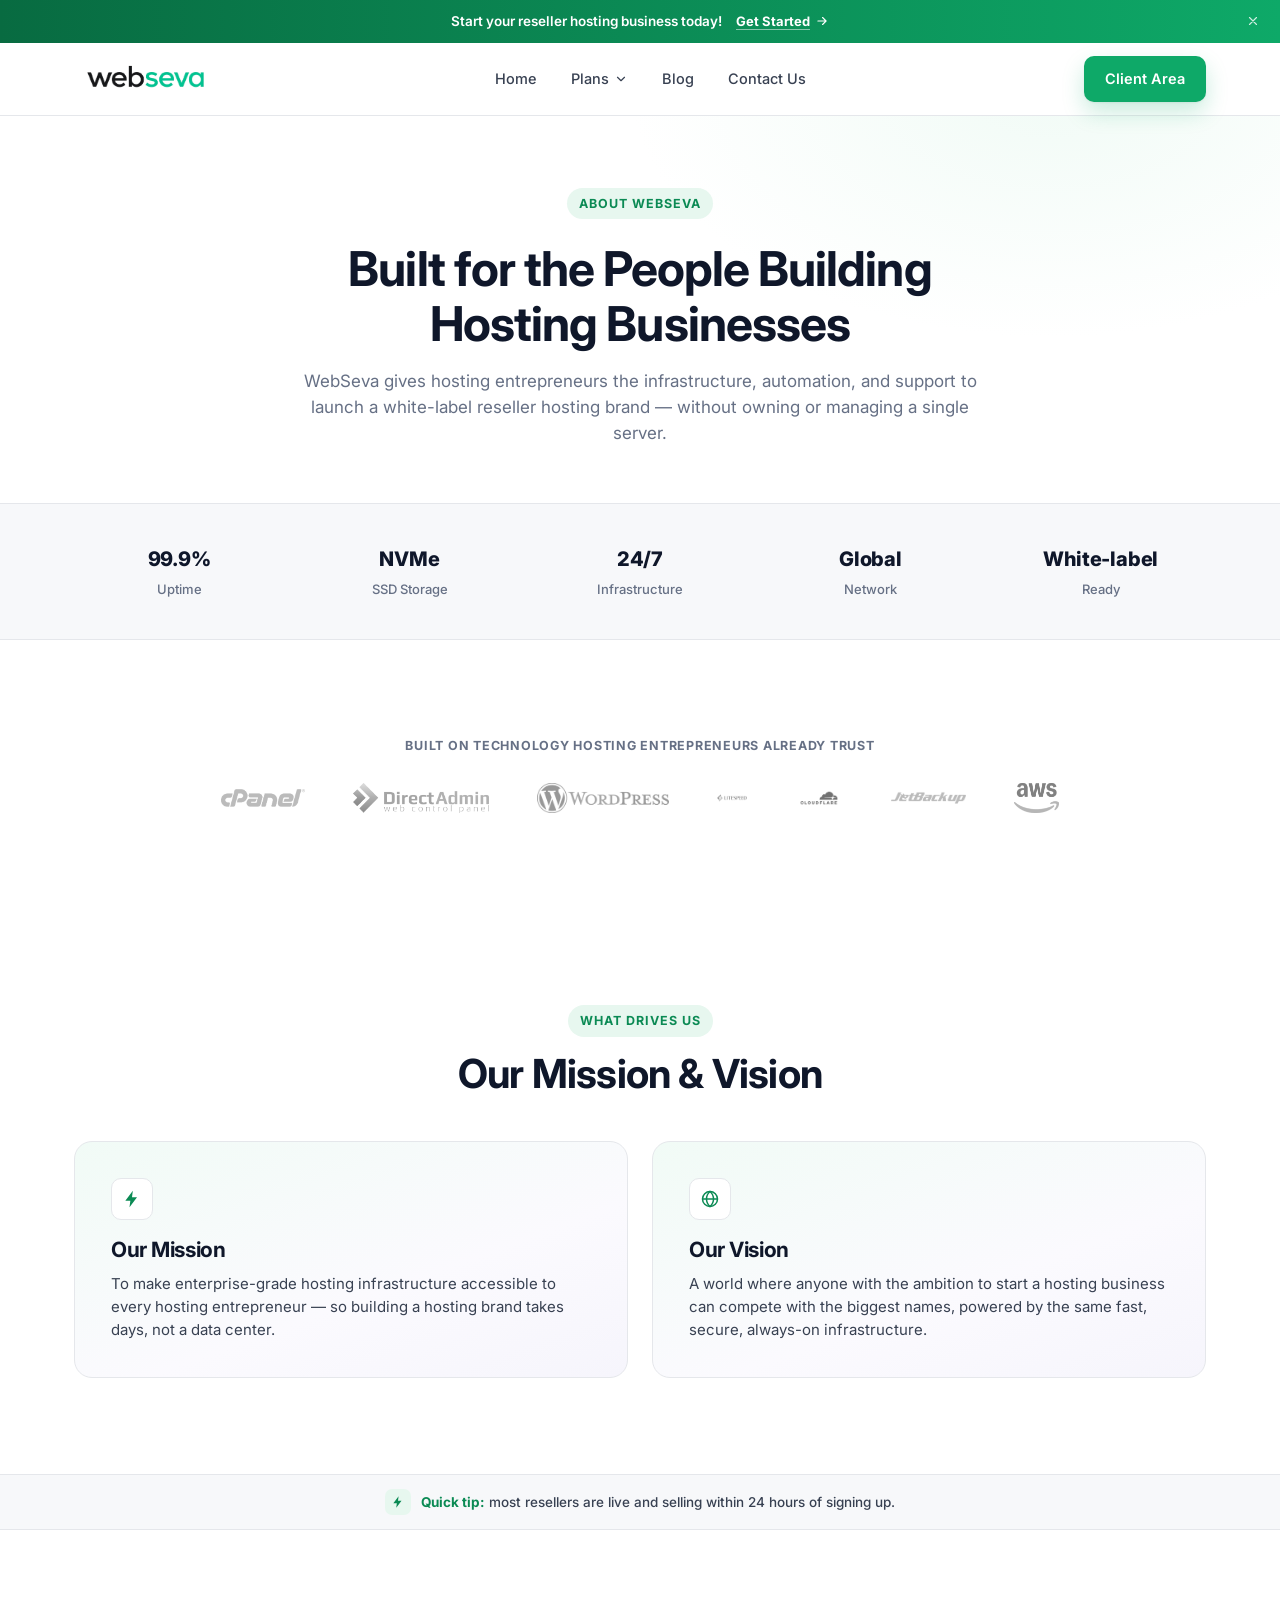
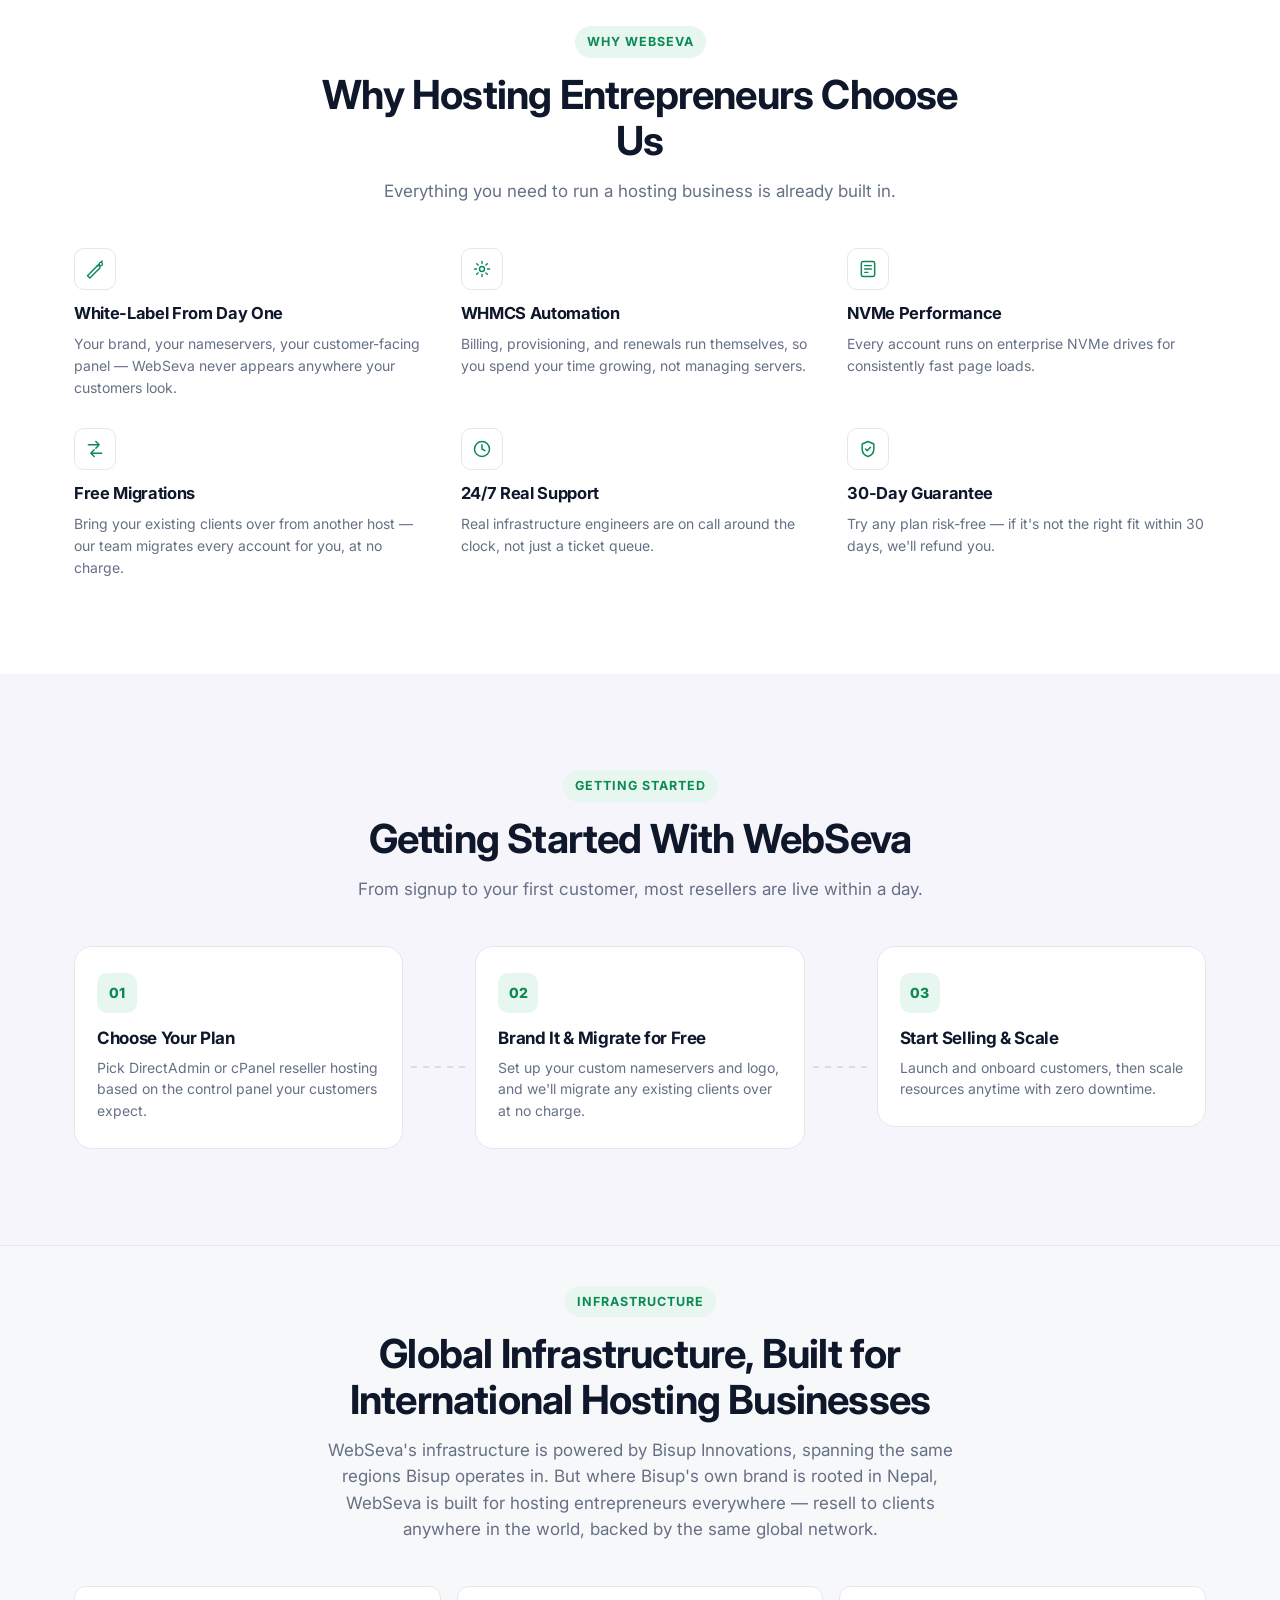
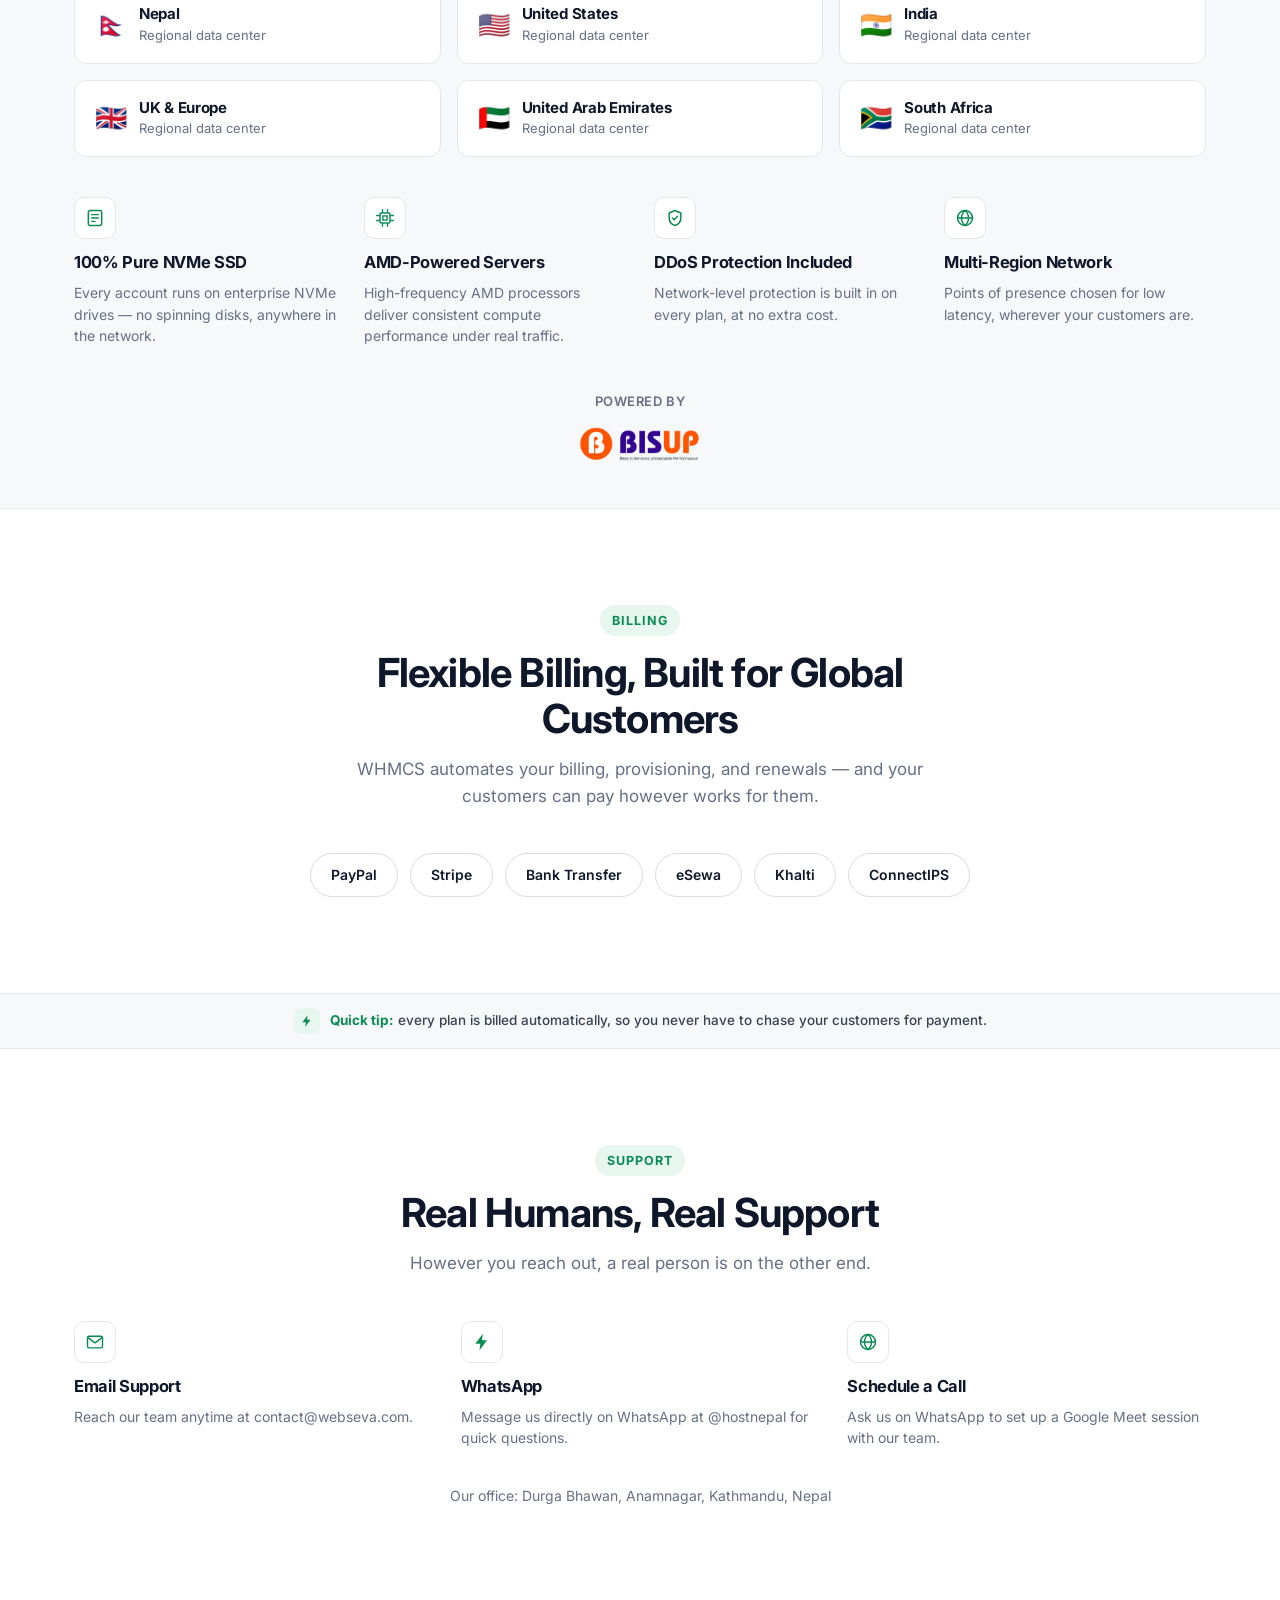
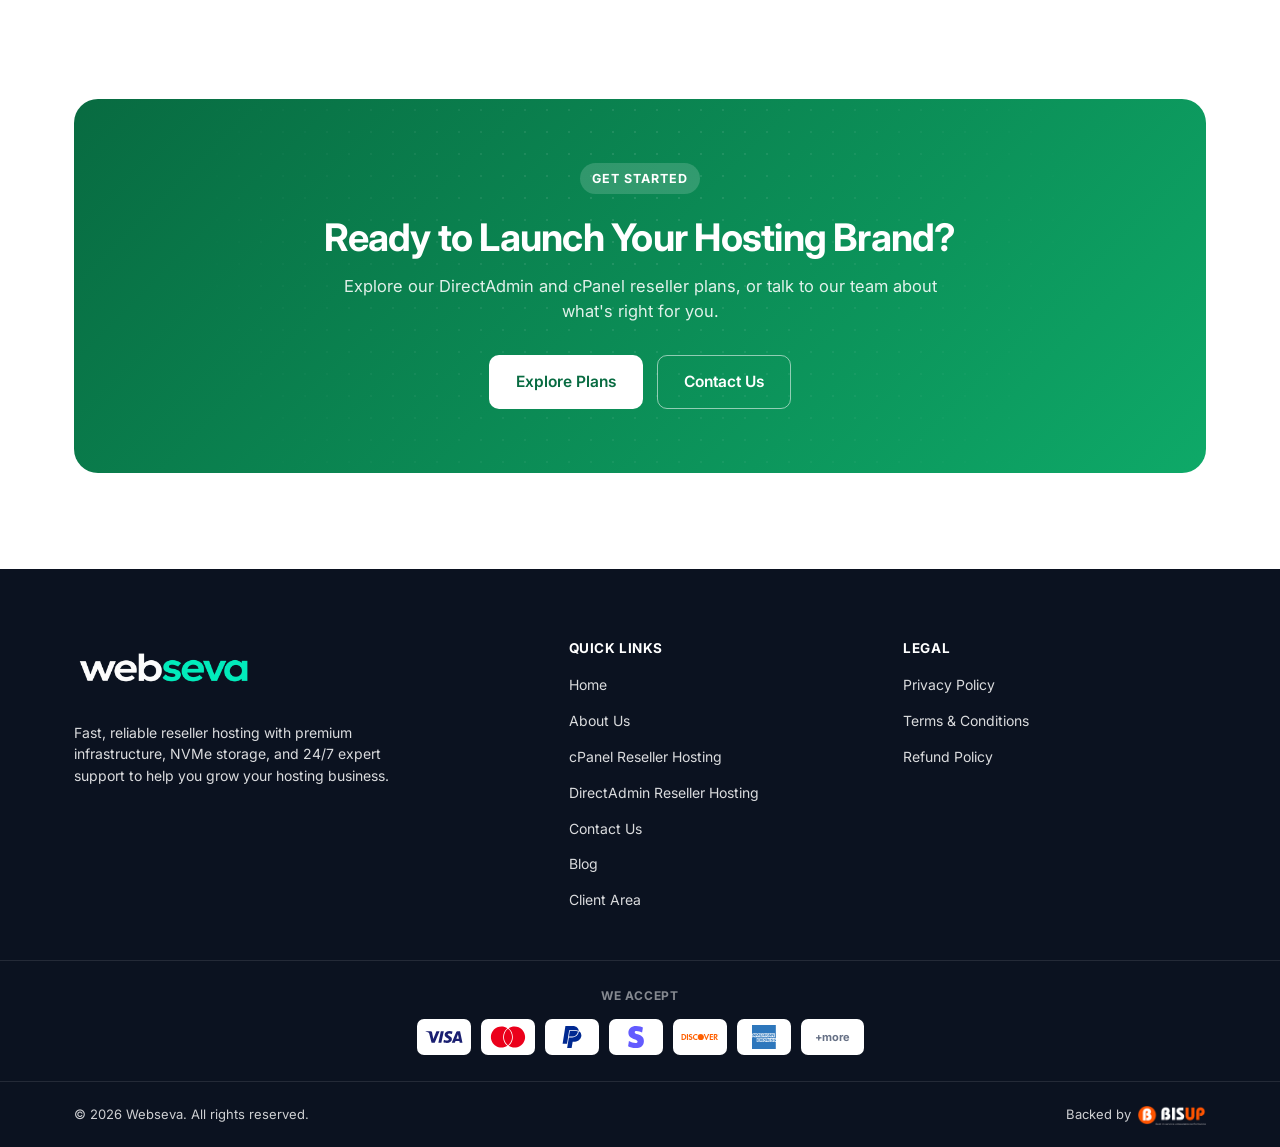
==== commit 76204fc8: "made seo changes" ====
--- a/about-us.html
+++ b/about-us.html
@@ -36,7 +36,7 @@
   "@type": "Organization",
   "name": "WebSeva",
   "description": "WebSeva provides white-label reseller hosting infrastructure with NVMe storage, WHMCS automation, and cPanel/DirectAdmin accounts for hosting entrepreneurs.",
-  "url": "/",
+  "url": "https://webseva.com/",
   "sameAs": []
 }
 </script>
